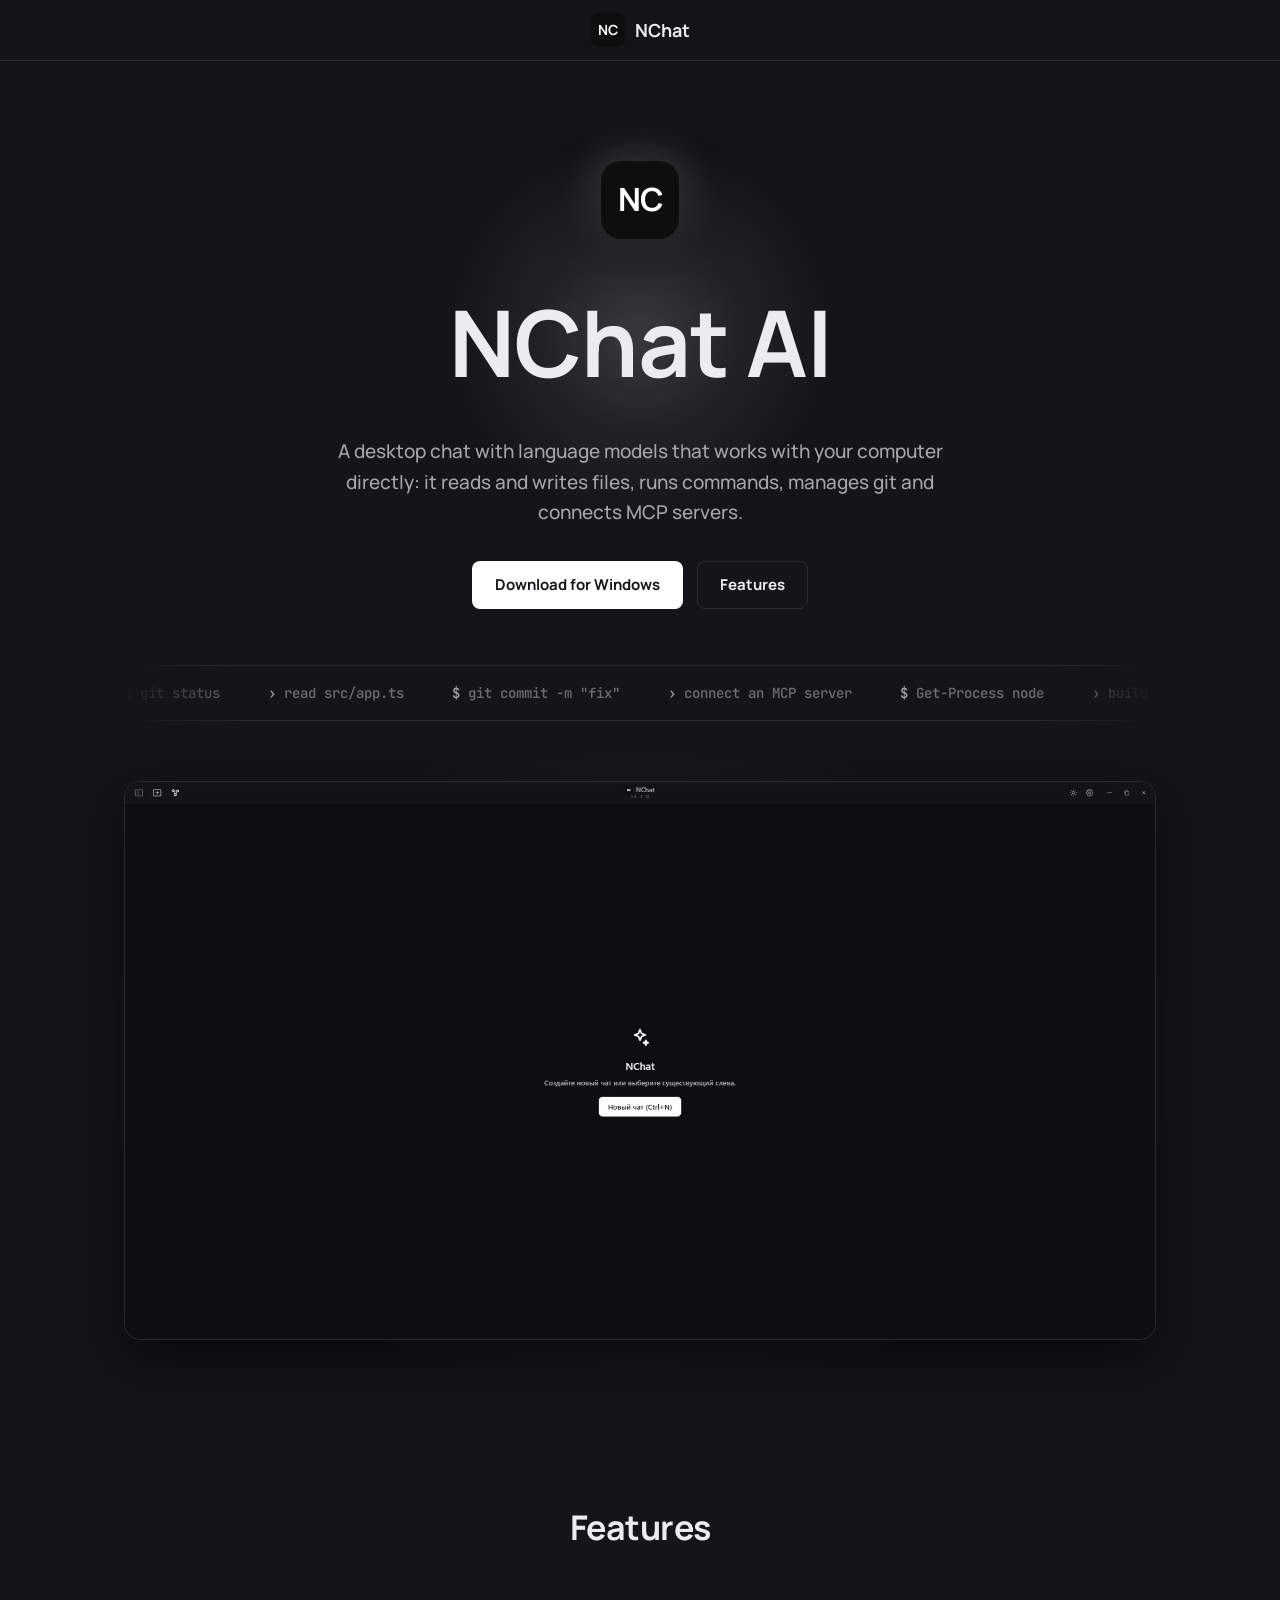
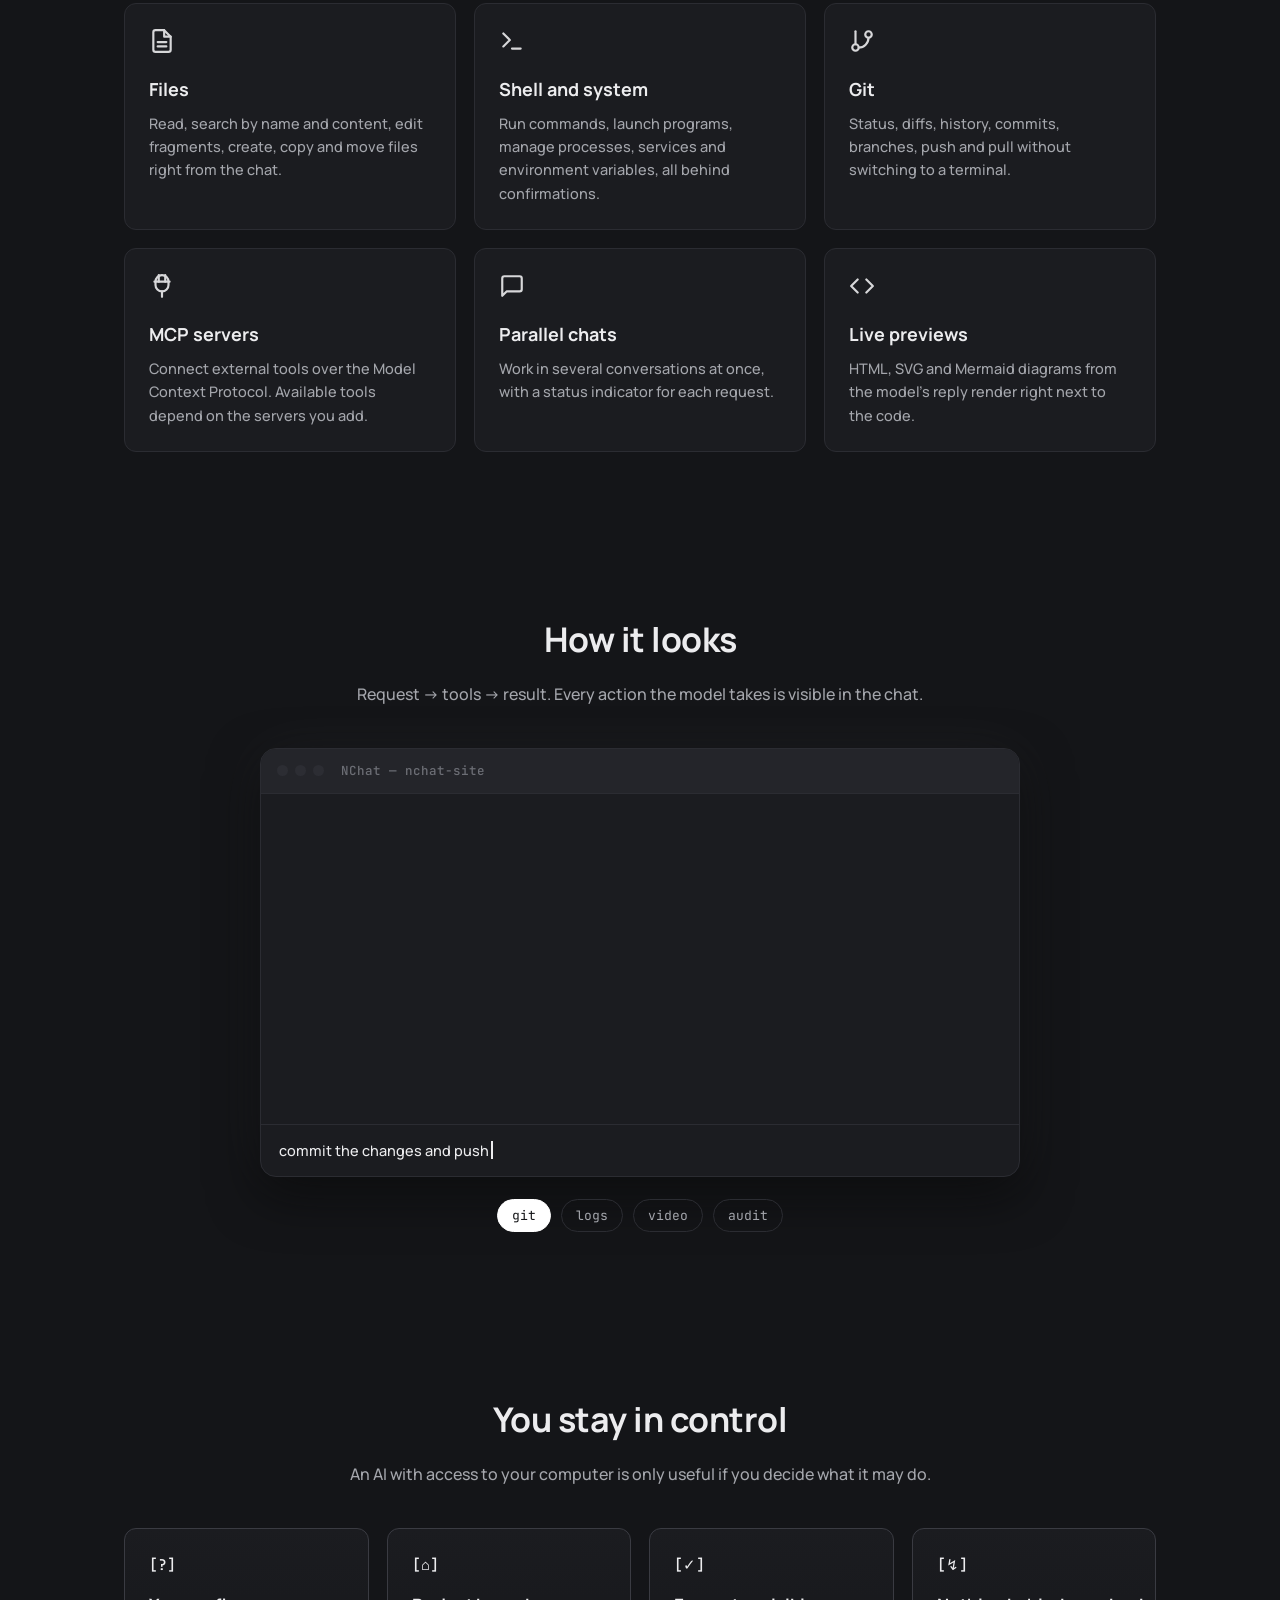
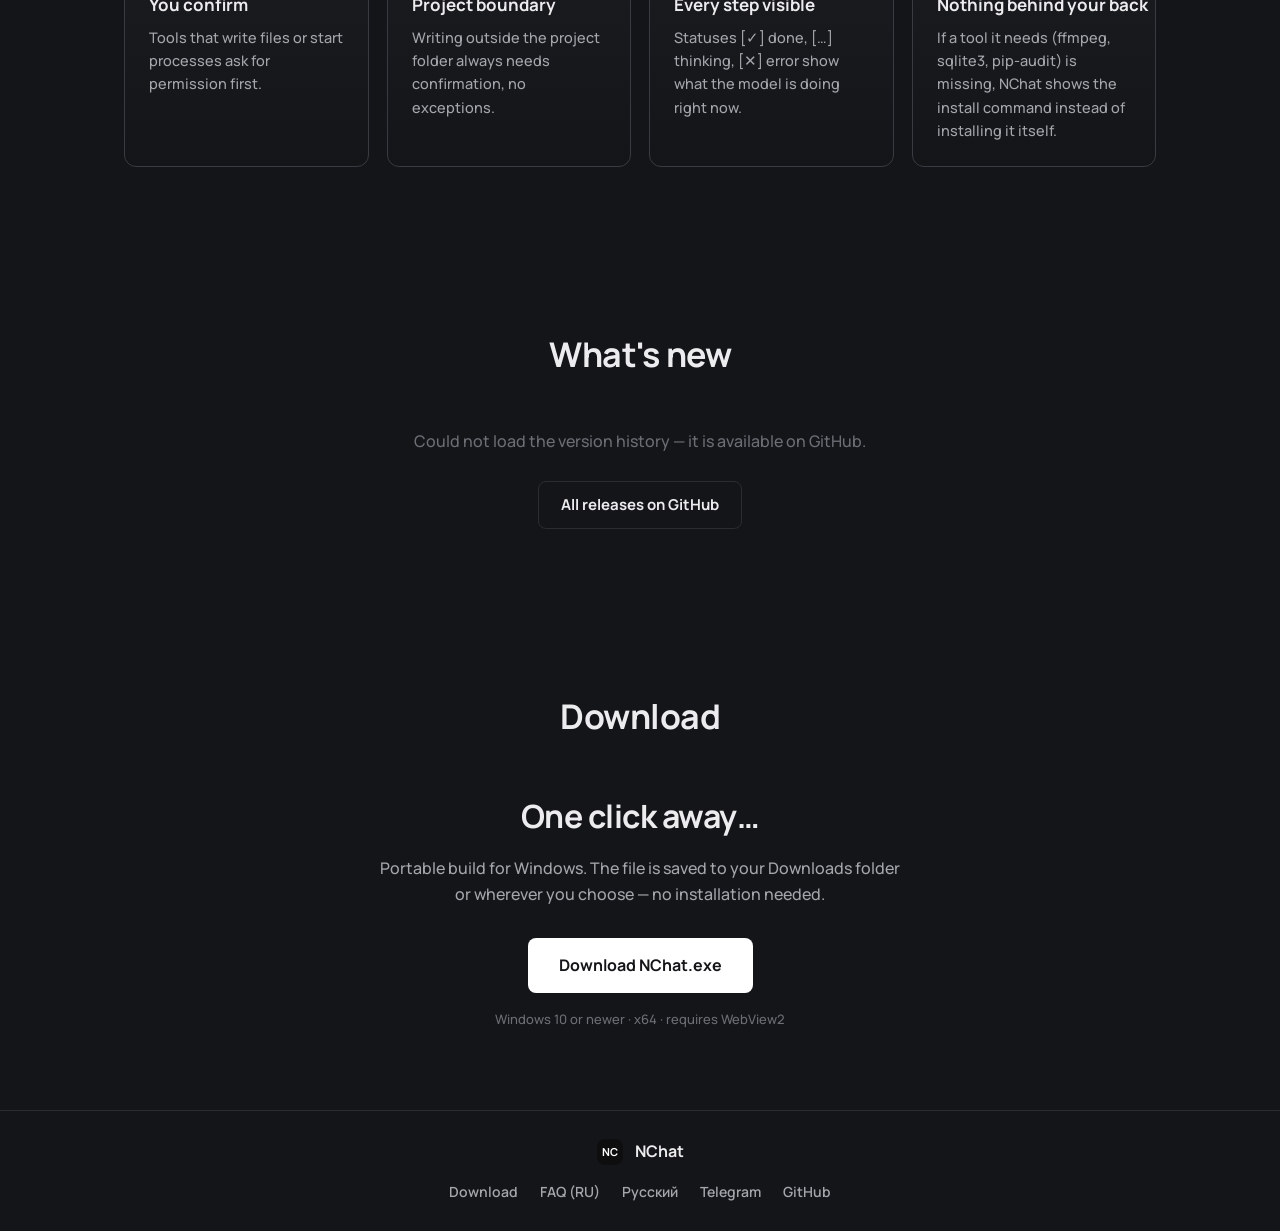
==== en/index.html @ 1eaed182 "EN: полная копия русской страницы (демо, счётчик, «Что нового»), script.js с переводом" ====
<!DOCTYPE html>
<html lang="en">
<head>
  <meta charset="UTF-8" />
  <meta name="viewport" content="width=device-width, initial-scale=1.0" />
  <title>NChat AI — free AI chat for Windows with file, shell, git and MCP access</title>
  <meta name="description" content="NChat AI is a free portable desktop AI chat for Windows. It reads and edits files, runs shell commands, manages git and connects MCP servers, with parallel chats in one window." />
  <link rel="canonical" href="https://uzuqween.github.io/nchat-site/en/" />
  <link rel="alternate" hreflang="ru" href="https://uzuqween.github.io/nchat-site/" />
  <link rel="alternate" hreflang="en" href="https://uzuqween.github.io/nchat-site/en/" />
  <link rel="alternate" hreflang="x-default" href="https://uzuqween.github.io/nchat-site/" />
  <meta name="robots" content="index, follow" />
  <meta property="og:type" content="website" />
  <meta property="og:site_name" content="NChat" />
  <meta name="application-name" content="NChat" />
  <meta property="og:title" content="NChat AI — free AI chat for Windows with file, shell, git and MCP access" />
  <meta property="og:description" content="Free portable Windows app: files, shell, git, MCP servers and parallel chats with language models in one window." />
  <meta property="og:url" content="https://uzuqween.github.io/nchat-site/en/" />
  <meta property="og:image" content="https://uzuqween.github.io/nchat-site/assets/main.jpg?v=110" />
  <meta property="og:locale" content="en_US" />
  <meta name="twitter:card" content="summary_large_image" />
  <script type="application/ld+json">
  {"@context":"https://schema.org","@type":"SoftwareApplication","name":"NChat","alternateName":["NChat AI","NeuralChat"],"downloadUrl":"https://github.com/uzuqween/nchat-site/releases/latest/download/NChat.exe","sameAs":["https://github.com/uzuqween/nchat-site","https://t.me/NChat_AI"],"operatingSystem":"Windows","applicationCategory":"DeveloperApplication","inLanguage":["ru","en"],"isAccessibleForFree":true,"description":"Desktop AI chat for Windows: files, shell, git, MCP servers and parallel chats in one window.","url":"https://uzuqween.github.io/nchat-site/en/","image":"https://uzuqween.github.io/nchat-site/assets/main.jpg?v=110","offers":{"@type":"Offer","price":"0","priceCurrency":"USD"}}
  </script>
  <link rel="icon" href="../assets/icon.svg" type="image/svg+xml" />
  <link rel="preconnect" href="https://fonts.googleapis.com" />
  <link rel="preconnect" href="https://fonts.gstatic.com" crossorigin />
  <link rel="stylesheet" href="https://fonts.googleapis.com/css2?family=Manrope:wght@400;500;600;700;800&family=JetBrains+Mono:wght@400;500&display=swap" />
  <link rel="stylesheet" href="../styles.css?v=8" />
</head>
<body>
  <header class="site-header">
    <div class="container header-inner">
      <a class="brand" href="#top">
        <span class="brand-logo" aria-hidden="true">NC</span>
        <span class="brand-name">NChat</span>
      </a>
    </div>
  </header>

  <main id="top">
    <!-- Hero -->
    <section class="hero">
      <div class="container hero-inner">
        <div class="hero-logo" aria-hidden="true">NC</div>
        <h1 class="hero-title">NChat AI</h1>
        <p class="hero-lead">
          A desktop chat with language models that works with your
          computer directly: it reads and writes files, runs commands,
          manages git and connects MCP servers.
        </p>
        <div class="hero-actions">
          <a class="btn btn-primary" href="#download">Download for Windows</a>
          <a class="btn btn-ghost" href="#features">Features</a>
        </div>

        <!-- Marquee: commands and requests NChat actually runs.
             Content duplicated for a seamless marquee loop. -->
        <div class="hero-marquee" aria-hidden="true">
          <div class="marquee">
            <div class="marquee-track">
              <span class="marquee-item"><b>$</b> git status</span>
              <span class="marquee-item"><b>›</b> read src/app.ts</span>
              <span class="marquee-item"><b>$</b> git commit -m "fix"</span>
              <span class="marquee-item"><b>›</b> connect an MCP server</span>
              <span class="marquee-item"><b>$</b> Get-Process node</span>
              <span class="marquee-item"><b>›</b> build an HTML preview</span>
              <span class="marquee-item"><b>$</b> git push origin master</span>
              <span class="marquee-item"><b>›</b> find TODOs in the project</span>
              <span class="marquee-item"><b>$</b> git status</span>
              <span class="marquee-item"><b>›</b> read src/app.ts</span>
              <span class="marquee-item"><b>$</b> git commit -m "fix"</span>
              <span class="marquee-item"><b>›</b> connect an MCP server</span>
              <span class="marquee-item"><b>$</b> Get-Process node</span>
              <span class="marquee-item"><b>›</b> build an HTML preview</span>
              <span class="marquee-item"><b>$</b> git push origin master</span>
              <span class="marquee-item"><b>›</b> find TODOs in the project</span>
            </div>
          </div>
        </div>

        <div class="hero-preview" id="hero-preview">
          <img src="../assets/main.jpg?v=110" alt="NChat AI main window" loading="lazy" />
        </div>
      </div>
    </section>

    <!-- Features -->
    <section id="features" class="section">
      <div class="container">
        <h2 class="section-title">Features</h2>
        <div class="feature-grid">
          <article class="feature">
            <svg class="feature-icon" viewBox="0 0 24 24" fill="none" stroke="currentColor" stroke-width="2" stroke-linecap="round" stroke-linejoin="round" aria-hidden="true">
              <path d="M14 2H6a2 2 0 0 0-2 2v16a2 2 0 0 0 2 2h12a2 2 0 0 0 2-2V8z"/><polyline points="14 2 14 8 20 8"/><line x1="16" y1="13" x2="8" y2="13"/><line x1="16" y1="17" x2="8" y2="17"/>
            </svg>
            <h3>Files</h3>
            <p>Read, search by name and content, edit fragments, create, copy and move files right from the chat.</p>
          </article>
          <article class="feature">
            <svg class="feature-icon" viewBox="0 0 24 24" fill="none" stroke="currentColor" stroke-width="2" stroke-linecap="round" stroke-linejoin="round" aria-hidden="true">
              <polyline points="4 17 10 11 4 5"/><line x1="12" y1="19" x2="20" y2="19"/>
            </svg>
            <h3>Shell and system</h3>
            <p>Run commands, launch programs, manage processes, services and environment variables, all behind confirmations.</p>
          </article>
          <article class="feature">
            <svg class="feature-icon" viewBox="0 0 24 24" fill="none" stroke="currentColor" stroke-width="2" stroke-linecap="round" stroke-linejoin="round" aria-hidden="true">
              <line x1="6" y1="3" x2="6" y2="15"/><circle cx="18" cy="6" r="3"/><circle cx="6" cy="18" r="3"/><path d="M18 9a9 9 0 0 1-9 9"/>
            </svg>
            <h3>Git</h3>
            <p>Status, diffs, history, commits, branches, push and pull without switching to a terminal.</p>
          </article>
          <article class="feature">
            <svg class="feature-icon" viewBox="0 0 24 24" fill="none" stroke="currentColor" stroke-width="2" stroke-linecap="round" stroke-linejoin="round" aria-hidden="true">
              <path d="M9 2v6"/><path d="M15 2v6"/><path d="M12 17v5"/><path d="M5 8h14"/><path d="M6 11V8a6 6 0 0 1 12 0v3a6 6 0 0 1-12 0z"/>
            </svg>
            <h3>MCP servers</h3>
            <p>Connect external tools over the Model Context Protocol. Available tools depend on the servers you add.</p>
          </article>
          <article class="feature">
            <svg class="feature-icon" viewBox="0 0 24 24" fill="none" stroke="currentColor" stroke-width="2" stroke-linecap="round" stroke-linejoin="round" aria-hidden="true">
              <path d="M21 15a2 2 0 0 1-2 2H7l-4 4V5a2 2 0 0 1 2-2h14a2 2 0 0 1 2 2z"/>
            </svg>
            <h3>Parallel chats</h3>
            <p>Work in several conversations at once, with a status indicator for each request.</p>
          </article>
          <article class="feature">
            <svg class="feature-icon" viewBox="0 0 24 24" fill="none" stroke="currentColor" stroke-width="2" stroke-linecap="round" stroke-linejoin="round" aria-hidden="true">
              <polyline points="16 18 22 12 16 6"/><polyline points="8 6 2 12 8 18"/>
            </svg>
            <h3>Live previews</h3>
            <p>HTML, SVG and Mermaid diagrams from the model's reply render right next to the code.</p>
          </article>
        </div>
      </div>
    </section>


    <!-- Demo: animated chat window, scenarios loop (script.js) -->
    <section id="demo" class="section">
      <div class="container">
        <h2 class="section-title">How it looks</h2>
        <p class="section-lead">Request → tools → result. Every action the model takes is visible in the chat.</p>
        <div class="demo-window" aria-label="Animated example of NChat at work">
          <div class="demo-titlebar">
            <span class="demo-dot"></span><span class="demo-dot"></span><span class="demo-dot"></span>
            <span class="demo-title" id="demo-title">NChat — project</span>
          </div>
          <div class="demo-body" id="demo-body" aria-live="polite"></div>
          <div class="demo-input">
            <span class="demo-input-text" id="demo-input"></span><span class="demo-caret" aria-hidden="true"></span>
          </div>
        </div>
        <div class="demo-tabs" id="demo-tabs" role="tablist"></div>
      </div>
    </section>

    <!-- Security -->
    <section id="security" class="section">
      <div class="container">
        <h2 class="section-title">You stay in control</h2>
        <p class="section-lead">An AI with access to your computer is only useful if you decide what it may do.</p>
        <div class="security-grid">
          <article class="security-card">
            <span class="security-badge">[?]</span>
            <h3>You confirm</h3>
            <p>Tools that write files or start processes ask for permission first.</p>
          </article>
          <article class="security-card">
            <span class="security-badge">[⌂]</span>
            <h3>Project boundary</h3>
            <p>Writing outside the project folder always needs confirmation, no exceptions.</p>
          </article>
          <article class="security-card">
            <span class="security-badge">[✓]</span>
            <h3>Every step visible</h3>
            <p>Statuses [✓] done, […] thinking, [✕] error show what the model is doing right now.</p>
          </article>
          <article class="security-card">
            <span class="security-badge">[↯]</span>
            <h3>Nothing behind your back</h3>
            <p>If a tool it needs (ffmpeg, sqlite3, pip-audit) is missing, NChat shows the install command instead of installing it itself.</p>
          </article>
        </div>
      </div>
    </section>

    <!-- What's new: loaded from GitHub Releases (script.js) -->
    <section id="changelog" class="section">
      <div class="container changelog-inner">
        <h2 class="section-title">What's new</h2>
        <div class="changelog" id="changelog-list">
          <p class="changelog-fallback">Loading version history…</p>
        </div>
        <a class="btn btn-ghost changelog-all" href="https://github.com/uzuqween/nchat-site/releases" target="_blank" rel="noopener">All releases on GitHub</a>
      </div>
    </section>

    <!-- Download -->
    <section id="download" class="section">
      <div class="container download-inner">
        <h2 class="section-title">Download</h2>
        <p class="download-tagline">One click away…</p>
        <p class="download-text">
          Portable build for Windows. The file is saved to your Downloads folder
          or wherever you choose — no installation needed.
        </p>
        <a class="btn btn-primary btn-lg" id="download-btn" href="https://github.com/uzuqween/nchat-site/releases/latest/download/NChat.exe">
          Download NChat.exe
        </a>
        <p class="download-stats" id="download-stats" hidden></p>
        <p class="download-note">Windows 10 or newer · x64 · requires WebView2</p>
      </div>
    </section>
  </main>

  <footer class="site-footer">
    <div class="container footer-inner">
      <span class="brand-logo brand-logo-sm" aria-hidden="true">NC</span>
      <span class="footer-text">NChat</span>
      <nav class="footer-nav" aria-label="Links">
        <a class="footer-link" href="#download">Download</a>
        <a class="footer-link" href="../faq.html">FAQ (RU)</a>
        <a class="footer-link" href="../" hreflang="ru" lang="ru">Русский</a>
        <a class="footer-link" href="https://t.me/NChat_AI" target="_blank" rel="noopener">Telegram</a>
        <a class="footer-link" href="https://github.com/uzuqween/nchat-site/releases" target="_blank" rel="noopener">GitHub</a>
      </nav>
    </div>
  </footer>

  <script src="../script.js?v=3"></script>
</body>
</html>
---- styles.css ----
/* ─────────── Токены (совпадают с приложением NChat) ─────────── */

:root {
  --font: 'Manrope', -apple-system, BlinkMacSystemFont, 'Segoe UI', Roboto, sans-serif;
  --font-mono: 'JetBrains Mono', 'Cascadia Code', Consolas, monospace;

  --radius-sm: 8px;
  --radius: 12px;
  --radius-lg: 16px;

  --transition: 140ms cubic-bezier(0.22, 1, 0.36, 1);
  --transition-slow: 300ms cubic-bezier(0.22, 1, 0.36, 1);
  --ease-out: cubic-bezier(0.16, 1, 0.3, 1);
  --ease-spring: cubic-bezier(0.34, 1.4, 0.64, 1);

  --accent: #ffffff;
  --accent-rgb: 255, 255, 255;

  /* Серо-графитовая тёмная тема */
  --bg-primary: #141518;
  --bg-secondary: #1b1c20;
  --bg-tertiary: #24252a;
  --bg-hover: #2c2d33;
  --border: #2b2c32;
  --text-primary: #ececee;
  --text-secondary: #a4a6ac;
  --text-muted: #6c6e75;
  --shadow: 0 4px 16px rgba(0, 0, 0, 0.4);
  --shadow-lg: 0 18px 50px rgba(0, 0, 0, 0.55);

  --maxw: 1080px;
}

/* ─────────── Сброс ─────────── */

* { margin: 0; padding: 0; box-sizing: border-box; }

html { scroll-behavior: smooth; }

body {
  font-family: var(--font);
  font-size: 16px;
  font-weight: 500;
  line-height: 1.6;
  color: var(--text-primary);
  background: var(--bg-primary);
  -webkit-font-smoothing: antialiased;
  text-rendering: optimizeLegibility;
}

a { color: inherit; text-decoration: none; }

.container {
  width: 100%;
  max-width: var(--maxw);
  margin: 0 auto;
  padding: 0 24px;
}

/* ─────────── Логотип-куб NC ─────────── */

.brand-logo {
  display: inline-flex;
  align-items: center;
  justify-content: center;
  width: 34px;
  height: 34px;
  border-radius: var(--radius-sm);
  background: #0e0e0e;
  color: #fff;
  font-weight: 700;
  font-size: 14px;
  letter-spacing: -0.5px;
  flex: 0 0 auto;
}

.brand-logo-sm { width: 26px; height: 26px; font-size: 11px; }

/* ─────────── Шапка ─────────── */

.site-header {
  position: sticky;
  top: 0;
  z-index: 20;
  background: rgba(20, 21, 24, 0.8);
  backdrop-filter: blur(10px);
  border-bottom: 1px solid var(--border);
}

.header-inner {
  display: flex;
  align-items: center;
  justify-content: center;
  height: 60px;
}

.brand {
  display: inline-flex;
  align-items: center;
  gap: 10px;
  font-weight: 700;
  font-size: 18px;
}

.nav {
  display: flex;
  align-items: center;
  gap: 24px;
  font-size: 14px;
  font-weight: 600;
}

.nav a {
  color: var(--text-secondary);
  transition: color var(--transition);
}

.nav a:hover { color: var(--text-primary); }

.nav-github {
  display: inline-flex;
  align-items: center;
  gap: 7px;
  padding: 6px 14px;
  border: 1px solid var(--border);
  border-radius: var(--radius-sm);
  transition: border-color var(--transition), color var(--transition), background var(--transition);
}

.nav-github:hover { border-color: var(--text-muted); background: var(--bg-hover); }

/* Кнопка-бургер: скрыта на десктопе, появляется на мобильных */
.nav-toggle {
  display: none;
  flex-direction: column;
  justify-content: center;
  gap: 5px;
  width: 40px;
  height: 40px;
  padding: 8px;
  background: transparent;
  border: 1px solid var(--border);
  border-radius: var(--radius-sm);
  cursor: pointer;
}

.nav-toggle span {
  display: block;
  height: 2px;
  width: 100%;
  background: var(--text-primary);
  border-radius: 2px;
  transition: transform var(--transition), opacity var(--transition);
}

/* Превращение бургера в крестик при открытом меню */
.nav-toggle[aria-expanded="true"] span:nth-child(1) { transform: translateY(7px) rotate(45deg); }
.nav-toggle[aria-expanded="true"] span:nth-child(2) { opacity: 0; }
.nav-toggle[aria-expanded="true"] span:nth-child(3) { transform: translateY(-7px) rotate(-45deg); }

/* ─────────── Первый экран ─────────── */

.hero {
  position: relative;
  padding: 100px 0 80px;
  overflow: hidden;
}

/* Bloom: мягкое свечение за логотипом-кубом. Радиальный градиент без резких
   границ читается как рассеянный свет. */
/* Bloom за логотипом. Позиция смещается за курсором через --bloom-x/--bloom-y
   (обновляет script.js, свойство translate не конфликтует с transform-центровкой). */
.hero::before {
  content: '';
  position: absolute;
  top: 60px;
  left: 50%;
  width: 420px;
  height: 420px;
  transform: translateX(-50%);
  background: radial-gradient(circle, rgba(var(--accent-rgb), 0.16) 0%, rgba(var(--accent-rgb), 0.06) 34%, transparent 66%);
  pointer-events: none;
  filter: blur(10px);
  animation: bloomPulse 6s ease-in-out infinite;
  z-index: 0;
  translate: var(--bloom-x, 0px) var(--bloom-y, 0px);
}

@keyframes bloomPulse {
  0%, 100% { opacity: 0.75; transform: translateX(-50%) scale(1); }
  50% { opacity: 1; transform: translateX(-50%) scale(1.06); }
}

.hero-inner {
  position: relative;
  z-index: 1;
  display: flex;
  flex-direction: column;
  align-items: center;
  text-align: center;
}

.hero-logo {
  display: inline-flex;
  align-items: center;
  justify-content: center;
  width: 78px;
  height: 78px;
  border-radius: 20px;
  background: #0e0e0e;
  color: #fff;
  font-weight: 700;
  font-size: 32px;
  letter-spacing: -1px;
  margin-bottom: 30px;
  box-shadow: var(--shadow-lg), 0 0 44px rgba(var(--accent-rgb), 0.22);
  animation: riseIn 600ms var(--ease-out) both;
}

.hero-title {
  font-size: clamp(48px, 9vw, 92px);
  font-weight: 700;
  letter-spacing: -1px;
  animation: riseIn 600ms var(--ease-out) both;
}

.hero-lead {
  max-width: 620px;
  margin-top: 20px;
  font-size: clamp(16px, 2.2vw, 19px);
  color: var(--text-secondary);
  animation: riseIn 600ms var(--ease-out) 80ms both;
}

.hero-actions {
  display: flex;
  gap: 14px;
  margin-top: 34px;
  flex-wrap: wrap;
  justify-content: center;
  animation: riseIn 600ms var(--ease-out) 160ms both;
}

.hero-preview {
  position: relative;
  width: 100%;
  margin-top: 60px;
  perspective: 1200px;
  animation: riseIn 700ms var(--ease-out) 240ms both;
}

/* Bloom за главным скриншотом: свечение шире самой картинки, поэтому
   изображение как будто светится изнутри и отделяется от фона. */
.hero-preview::before {
  content: '';
  position: absolute;
  inset: -8% -4%;
  background: radial-gradient(ellipse at center, rgba(var(--accent-rgb), 0.16) 0%, rgba(var(--accent-rgb), 0.05) 42%, transparent 72%);
  filter: blur(28px);
  z-index: 0;
  pointer-events: none;
}

.hero-preview img {
  position: relative;
  z-index: 1;
  display: block;
  width: 100%;
  height: auto;
  border: 1px solid var(--border);
  border-radius: var(--radius-lg);
  box-shadow: var(--shadow-lg);
  transform: rotateX(var(--tilt-x, 0deg)) rotateY(var(--tilt-y, 0deg));
  will-change: transform;
}

/* Плавный возврат наклона при уходе курсора (класс вешает script.js) */
.hero-preview.tilt-settle img {
  transition: transform 500ms var(--ease-out);
}

/* ─────────── Бегущая строка команд ─────────── */

.hero-marquee {
  margin-top: 56px;
  width: 100%;
}

.marquee {
  overflow: hidden;
  border-top: 1px solid var(--border);
  border-bottom: 1px solid var(--border);
  padding: 14px 0;
  white-space: nowrap;
  -webkit-mask-image: linear-gradient(90deg, transparent, #000 12%, #000 88%, transparent);
  mask-image: linear-gradient(90deg, transparent, #000 12%, #000 88%, transparent);
}

.marquee-track {
  display: inline-flex;
  animation: marqueeScroll 36s linear infinite;
}

/* Контент дублируется в HTML дважды — бесшовная петля на -50% */
@keyframes marqueeScroll {
  from { transform: translateX(0); }
  to { transform: translateX(-50%); }
}

.marquee-item {
  font-family: var(--font-mono);
  font-size: 14px;
  color: var(--text-muted);
  margin-right: 48px;
  flex: 0 0 auto;
}

.marquee-item b { color: var(--text-secondary); font-weight: 500; }

/* ─────────── Кнопки ─────────── */

.btn {
  display: inline-flex;
  align-items: center;
  justify-content: center;
  padding: 11px 22px;
  border-radius: var(--radius-sm);
  border: 1px solid transparent;
  font-family: inherit;
  font-size: 15px;
  font-weight: 700;
  cursor: pointer;
  transition: transform var(--transition), background var(--transition), border-color var(--transition), color var(--transition), box-shadow var(--transition);
}

.btn-primary {
  background: var(--accent);
  color: #141518;
}

.btn-primary:hover { transform: translateY(-2px); box-shadow: var(--shadow), 0 0 30px rgba(var(--accent-rgb), 0.28); }
.btn-primary:active { transform: translateY(0) scale(0.97); }

.btn-ghost {
  background: transparent;
  border-color: var(--border);
  color: var(--text-primary);
}

.btn-ghost:hover { border-color: var(--text-muted); background: var(--bg-hover); transform: translateY(-2px); }
.btn-ghost:active { transform: translateY(0) scale(0.97); }

.btn-lg { padding: 14px 30px; font-size: 16px; }

/* ─────────── Секции ─────────── */

.section { padding: 80px 0; }

.section-title {
  font-size: clamp(26px, 4vw, 34px);
  font-weight: 700;
  letter-spacing: -0.5px;
  text-align: center;
  margin-bottom: 48px;
}

/* ─────────── Возможности ─────────── */

.feature-grid {
  display: grid;
  grid-template-columns: repeat(auto-fit, minmax(280px, 1fr));
  gap: 18px;
}

.feature {
  padding: 24px;
  border: 1px solid var(--border);
  border-radius: var(--radius);
  background: var(--bg-secondary);
  transition: border-color var(--transition-slow), transform var(--transition-slow), box-shadow var(--transition-slow);
}

.feature:hover {
  border-color: rgba(var(--accent-rgb), 0.35);
  transform: translateY(-3px);
  box-shadow: var(--shadow), 0 0 24px rgba(var(--accent-rgb), 0.07);
}

.feature-icon {
  width: 26px;
  height: 26px;
  color: var(--text-primary);
  opacity: 0.9;
  margin-bottom: 14px;
}

.feature h3 {
  font-size: 18px;
  font-weight: 700;
  margin-bottom: 8px;
}

.feature p {
  font-size: 14.5px;
  color: var(--text-secondary);
}

/* ─────────── Скачивание ─────────── */

.download-inner {
  display: flex;
  flex-direction: column;
  align-items: center;
  text-align: center;
}

.download-text {
  max-width: 520px;
  color: var(--text-secondary);
  margin-bottom: 30px;
}

/* Короткая фраза над текстом блока: крупная, приглушённая, задаёт настроение. */
.download-tagline {
  font-size: clamp(22px, 4vw, 32px);
  font-weight: 700;
  letter-spacing: -0.5px;
  margin-bottom: 14px;
  color: var(--text-primary);
}

/* Строка статистики из GitHub Releases API: версия · размер · скачивания */
.download-stats {
  margin-top: 16px;
  font-family: var(--font-mono);
  font-size: 13px;
  color: var(--text-secondary);
  padding: 6px 14px;
  border: 1px solid var(--border);
  border-radius: 999px;
  background: var(--bg-secondary);
}

.download-stats .accent { color: var(--text-primary); font-weight: 700; }

.download-note {
  margin-top: 16px;
  font-size: 13px;
  color: var(--text-muted);
}

/* ─────────── Подвал ─────────── */

.site-footer {
  border-top: 1px solid var(--border);
  padding: 28px 0;
}

.footer-inner {
  display: flex;
  align-items: center;
  gap: 12px;
}

.footer-text { font-weight: 700; }

.footer-author {
  margin-left: auto;
  font-size: 13px;
  color: var(--text-muted);
  font-family: var(--font-mono, monospace);
}

.footer-link {
  font-size: 14px;
  font-weight: 600;
  color: var(--text-secondary);
  transition: color var(--transition);
}

.footer-link:hover { color: var(--text-primary); }

/* ─────────── Анимации ─────────── */

@keyframes riseIn {
  from { opacity: 0; transform: translateY(16px); }
  to { opacity: 1; transform: none; }
}

/* Появление секций при прокрутке (класс вешает script.js) */
.reveal {
  opacity: 0;
  transform: translateY(24px);
  transition: opacity 600ms var(--ease-out), transform 600ms var(--ease-out);
}

.reveal.visible { opacity: 1; transform: none; }

@media (prefers-reduced-motion: reduce) {
  html { scroll-behavior: auto; }
  * { animation-duration: 0.01ms !important; transition-duration: 0.01ms !important; }
  .reveal { opacity: 1; transform: none; }
  .marquee-track { animation: none; }
}

/* ─────────── Адаптив ─────────── */

@media (max-width: 640px) {
  .hero { padding: 70px 0 60px; }
  .section { padding: 60px 0; }

  /* Навигация превращается в выпадающее меню за бургером.
     Раньше ссылки просто скрывались — с телефона нельзя было попасть
     в «Возможности» и «Скачать». */
  .nav-toggle { display: flex; }

  .nav {
    position: absolute;
    top: 60px;
    left: 0;
    right: 0;
    flex-direction: column;
    align-items: stretch;
    gap: 4px;
    padding: 12px 24px 16px;
    background: var(--bg-primary);
    border-bottom: 1px solid var(--border);
    font-size: 15px;
    opacity: 0;
    transform: translateY(-8px);
    pointer-events: none;
    transition: opacity var(--transition-slow), transform var(--transition-slow);
  }

  .nav.open {
    opacity: 1;
    transform: none;
    pointer-events: auto;
  }

  .nav a {
    display: block;
    padding: 10px 4px;
  }

  .nav .nav-github {
    justify-content: center;
    margin-top: 8px;
    padding: 10px 14px;
  }

  .footer-inner { flex-wrap: wrap; }
  .footer-author { margin-left: 0; width: 100%; order: 5; }
}

/* ─────────── Подзаголовок секции ─────────── */

.section-lead {
  max-width: 600px;
  margin: -32px auto 40px;
  text-align: center;
  color: var(--text-secondary);
}

/* ─────────── Демо-окно ─────────── */

.demo-window {
  max-width: 760px;
  margin: 0 auto;
  border: 1px solid var(--border);
  border-radius: var(--radius-lg);
  background: var(--bg-secondary);
  box-shadow: var(--shadow-lg), 0 0 60px rgba(var(--accent-rgb), 0.05);
  overflow: hidden;
}

.demo-titlebar {
  display: flex;
  align-items: center;
  gap: 7px;
  padding: 12px 16px;
  border-bottom: 1px solid var(--border);
  background: var(--bg-tertiary);
}

.demo-dot { width: 11px; height: 11px; border-radius: 50%; background: var(--bg-hover); }

.demo-title {
  margin-left: 10px;
  font-family: var(--font-mono);
  font-size: 12.5px;
  color: var(--text-muted);
}

.demo-body {
  height: 330px;
  padding: 20px;
  display: flex;
  flex-direction: column;
  gap: 12px;
  overflow: hidden;
  justify-content: flex-end;
}

.demo-msg {
  max-width: 85%;
  padding: 10px 14px;
  border-radius: var(--radius);
  font-size: 14.5px;
  line-height: 1.5;
  animation: riseIn 360ms var(--ease-out) both;
}

.demo-msg.user {
  align-self: flex-end;
  background: var(--accent);
  color: #141518;
  font-weight: 600;
}

.demo-msg.bot {
  align-self: flex-start;
  background: var(--bg-tertiary);
  border: 1px solid var(--border);
  color: var(--text-primary);
}

.demo-msg.bot code {
  font-family: var(--font-mono);
  font-size: 13px;
  padding: 1px 6px;
  border-radius: 5px;
  background: var(--bg-hover);
}

.demo-tool {
  align-self: flex-start;
  font-family: var(--font-mono);
  font-size: 13px;
  color: var(--text-secondary);
  animation: riseIn 300ms var(--ease-out) both;
}

.demo-tool .st { font-weight: 500; margin-right: 8px; }
.demo-tool .st.run { color: #e8a54b; }
.demo-tool .st.ok { color: #5cc98a; }
.demo-tool .st.ask { color: #6aa7ff; }

.demo-input {
  display: flex;
  align-items: center;
  min-height: 52px;
  padding: 0 18px;
  border-top: 1px solid var(--border);
  font-size: 14.5px;
  color: var(--text-primary);
}

.demo-input-text:empty::before { content: 'Напишите сообщение…'; color: var(--text-muted); }

.demo-caret {
  width: 2px;
  height: 18px;
  margin-left: 2px;
  background: var(--text-primary);
  animation: caretBlink 1s steps(1) infinite;
}

@keyframes caretBlink { 50% { opacity: 0; } }

.demo-tabs {
  display: flex;
  justify-content: center;
  flex-wrap: wrap;
  gap: 10px;
  margin-top: 22px;
}

.demo-tab {
  padding: 7px 14px;
  border: 1px solid var(--border);
  border-radius: 999px;
  background: transparent;
  color: var(--text-secondary);
  font-family: var(--font-mono);
  font-size: 13px;
  cursor: pointer;
  transition: color var(--transition), border-color var(--transition), background var(--transition);
}

.demo-tab:hover { color: var(--text-primary); border-color: var(--text-muted); }
.demo-tab[aria-selected="true"] { color: #141518; background: var(--accent); border-color: var(--accent); }

/* ─────────── Безопасность ─────────── */

.security-grid {
  display: grid;
  grid-template-columns: repeat(auto-fit, minmax(230px, 1fr));
  gap: 18px;
}

.security-card {
  display: flex;
  flex-direction: column;
  padding: 24px;
  border: 1px solid #3a3b42;
  border-radius: var(--radius);
  background: linear-gradient(180deg, var(--bg-secondary), var(--bg-primary));
  transition: border-color var(--transition-slow), transform var(--transition-slow);
}

.security-card:hover { border-color: rgba(var(--accent-rgb), 0.35); transform: translateY(-3px); }

.security-badge {
  display: inline-block;
  margin-bottom: 14px;
  font-family: var(--font-mono);
  font-size: 15px;
  color: var(--text-primary);
}

.security-card h3 { font-size: 17px; font-weight: 700; margin-bottom: 8px; white-space: nowrap; }
.security-card p { font-size: 14.5px; color: var(--text-secondary); }

/* ─────────── Что нового ─────────── */

.changelog-inner { display: flex; flex-direction: column; align-items: center; }

.changelog {
  width: 100%;
  max-width: 760px;
  display: flex;
  flex-direction: column;
  gap: 12px;
}

.changelog-fallback { text-align: center; color: var(--text-muted); }

.release {
  border: 1px solid var(--border);
  border-radius: var(--radius);
  background: var(--bg-secondary);
  overflow: hidden;
}

.release summary {
  display: flex;
  align-items: center;
  gap: 12px;
  padding: 16px 20px;
  cursor: pointer;
  list-style: none;
  font-weight: 700;
}

.release summary::-webkit-details-marker { display: none; }

.release summary::after {
  content: '+';
  margin-left: auto;
  font-family: var(--font-mono);
  color: var(--text-muted);
  transition: transform var(--transition);
}

.release[open] summary::after { transform: rotate(45deg); }

.release-tag {
  font-family: var(--font-mono);
  font-size: 13px;
  padding: 2px 10px;
  border: 1px solid var(--border);
  border-radius: 999px;
  color: var(--text-primary);
}

.release-latest {
  font-family: var(--font-mono);
  font-size: 11.5px;
  padding: 2px 8px;
  border-radius: 999px;
  background: var(--accent);
  color: #141518;
}

.release-date { font-size: 13px; font-weight: 500; color: var(--text-muted); }

.release-body {
  padding: 0 20px 18px;
  font-size: 14.5px;
  color: var(--text-secondary);
}

.release-body h4 {
  margin: 14px 0 6px;
  font-size: 14.5px;
  color: var(--text-primary);
}

.release-body ul { padding-left: 20px; }
.release-body li { margin: 3px 0; }
.release-body strong { color: var(--text-primary); }
.release-body code {
  font-family: var(--font-mono);
  font-size: 12.5px;
  padding: 1px 6px;
  border-radius: 5px;
  background: var(--bg-hover);
  color: var(--text-primary);
}

.changelog-all { margin-top: 26px; }

@media (max-width: 640px) {
  .demo-body { height: 360px; padding: 14px; }
  .demo-msg { max-width: 92%; font-size: 14px; }
  .release summary { flex-wrap: wrap; }
}


/* ─────────── FAQ ─────────── */

.faq-section { padding-top: 120px; }

.faq-inner { max-width: 820px; }

.faq-section .section-lead { margin-bottom: 40px; }

.faq-list {
  display: flex;
  flex-direction: column;
  gap: 12px;
}

.faq-item {
  border: 1px solid var(--border);
  border-radius: var(--radius);
  background: var(--bg-secondary);
  transition: border-color var(--transition-slow), box-shadow var(--transition-slow);
}

.faq-item:hover,
.faq-item[open] {
  border-color: rgba(var(--accent-rgb), 0.35);
  box-shadow: var(--shadow), 0 0 24px rgba(var(--accent-rgb), 0.07);
}

.faq-item summary {
  display: flex;
  align-items: center;
  gap: 14px;
  padding: 18px 22px;
  cursor: pointer;
  list-style: none;
}

.faq-item summary::-webkit-details-marker { display: none; }

.faq-item summary:focus-visible {
  outline: 2px solid rgba(var(--accent-rgb), 0.5);
  outline-offset: 2px;
  border-radius: var(--radius);
}

.faq-icon {
  flex-shrink: 0;
  width: 22px;
  height: 22px;
  color: var(--text-primary);
  opacity: 0.9;
}

.faq-item h3 {
  flex: 1;
  font-size: 17px;
  font-weight: 700;
}

.faq-chevron {
  flex-shrink: 0;
  width: 18px;
  height: 18px;
  color: var(--text-muted);
  transition: transform var(--transition-slow), color var(--transition);
}

.faq-item[open]:not(.is-closing) .faq-chevron {
  transform: rotate(180deg);
  color: var(--text-primary);
}

.faq-answer {
  overflow: hidden;
  transition: height 340ms cubic-bezier(0.22, 1, 0.36, 1), opacity 340ms cubic-bezier(0.22, 1, 0.36, 1);
}

.faq-item p {
  padding: 0 22px 20px 58px;
  font-size: 15px;
  color: var(--text-secondary);
}

.faq-item a,
.faq-cta a:not(.btn) {
  color: var(--text-primary);
  text-decoration: underline;
  text-underline-offset: 3px;
}

.faq-cta {
  margin-top: 40px;
  display: flex;
  flex-direction: column;
  align-items: center;
  gap: 16px;
  text-align: center;
  color: var(--text-secondary);
}

.nav a[aria-current="page"] { color: var(--text-primary); }

@media (max-width: 600px) {
  .faq-item summary { padding: 16px; gap: 12px; }
  .faq-item p { padding: 0 16px 18px 50px; }
}

/* ─────────── Подвал: ссылки ─────────── */

.footer-inner {
  flex-wrap: wrap;
  justify-content: center;
  text-align: center;
}

.footer-nav {
  flex-basis: 100%;
  display: flex;
  flex-wrap: wrap;
  justify-content: center;
  gap: 8px 22px;
  margin-top: 4px;
}
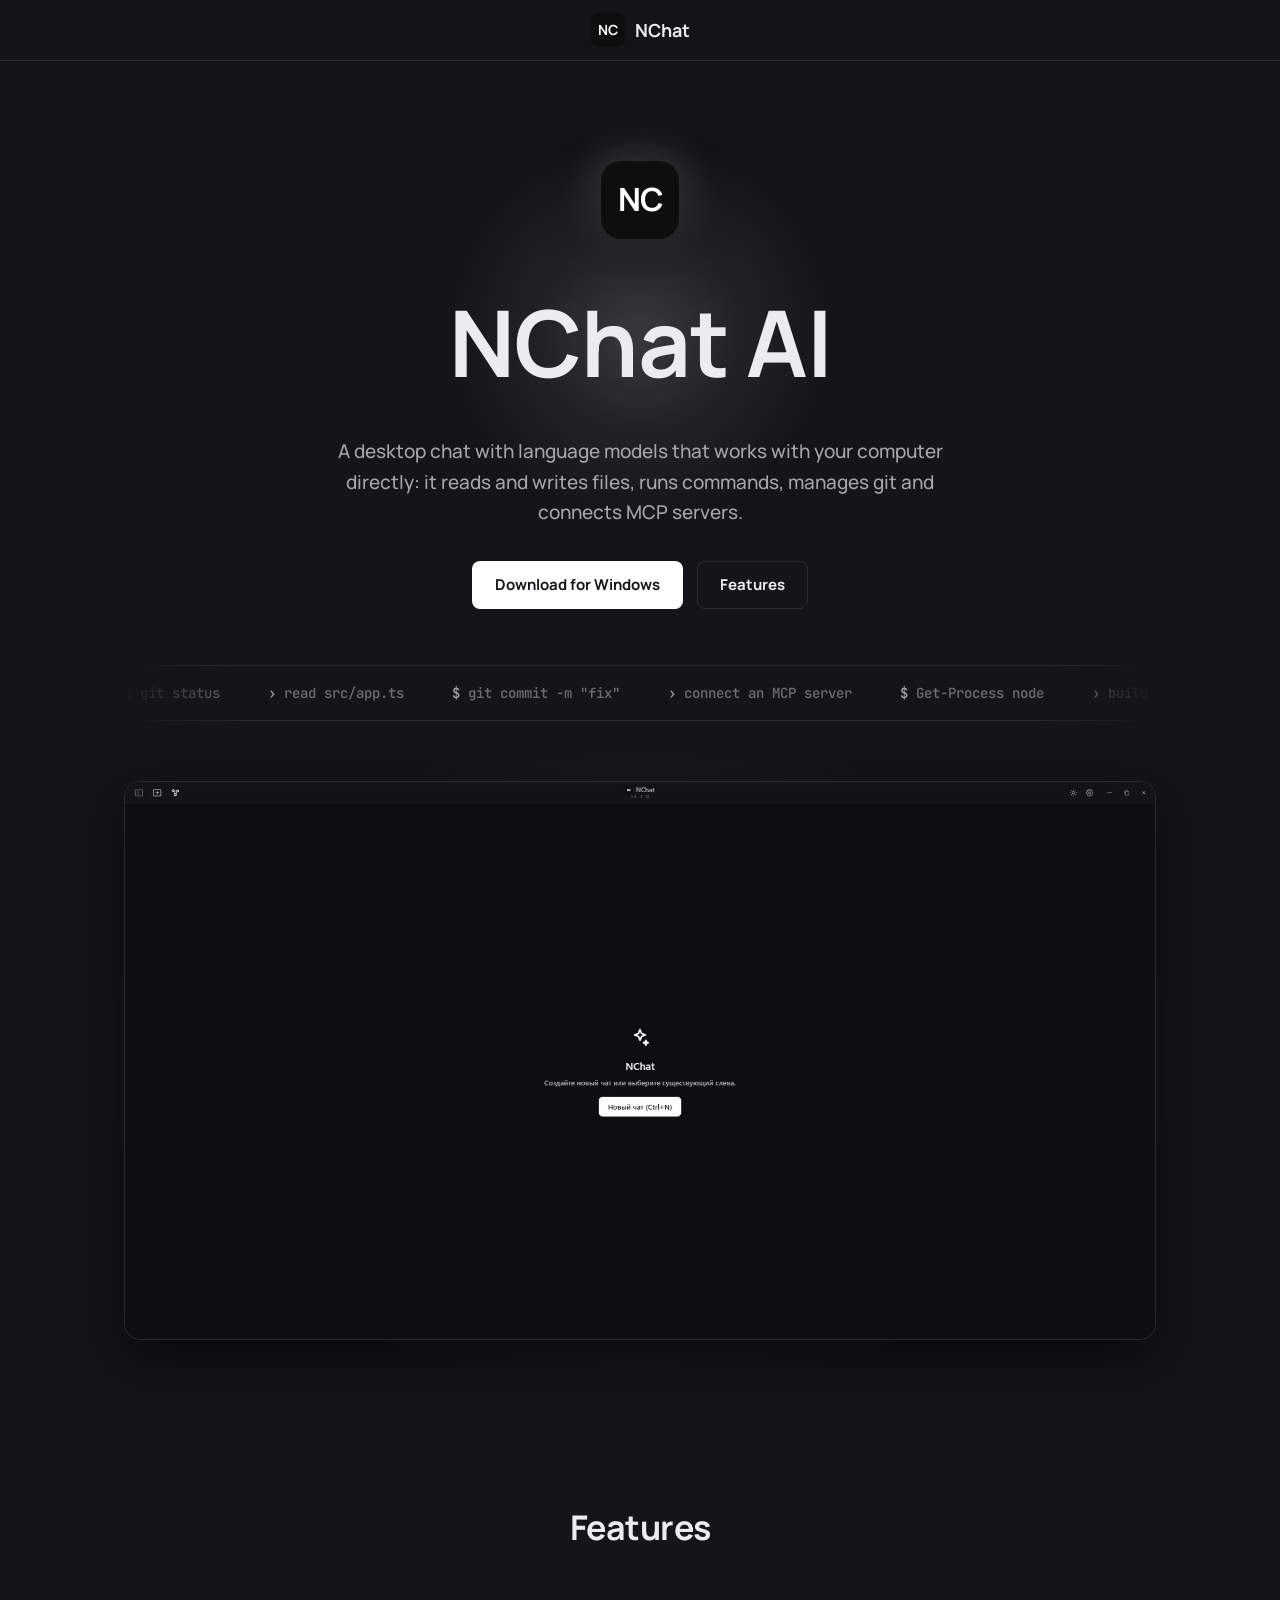
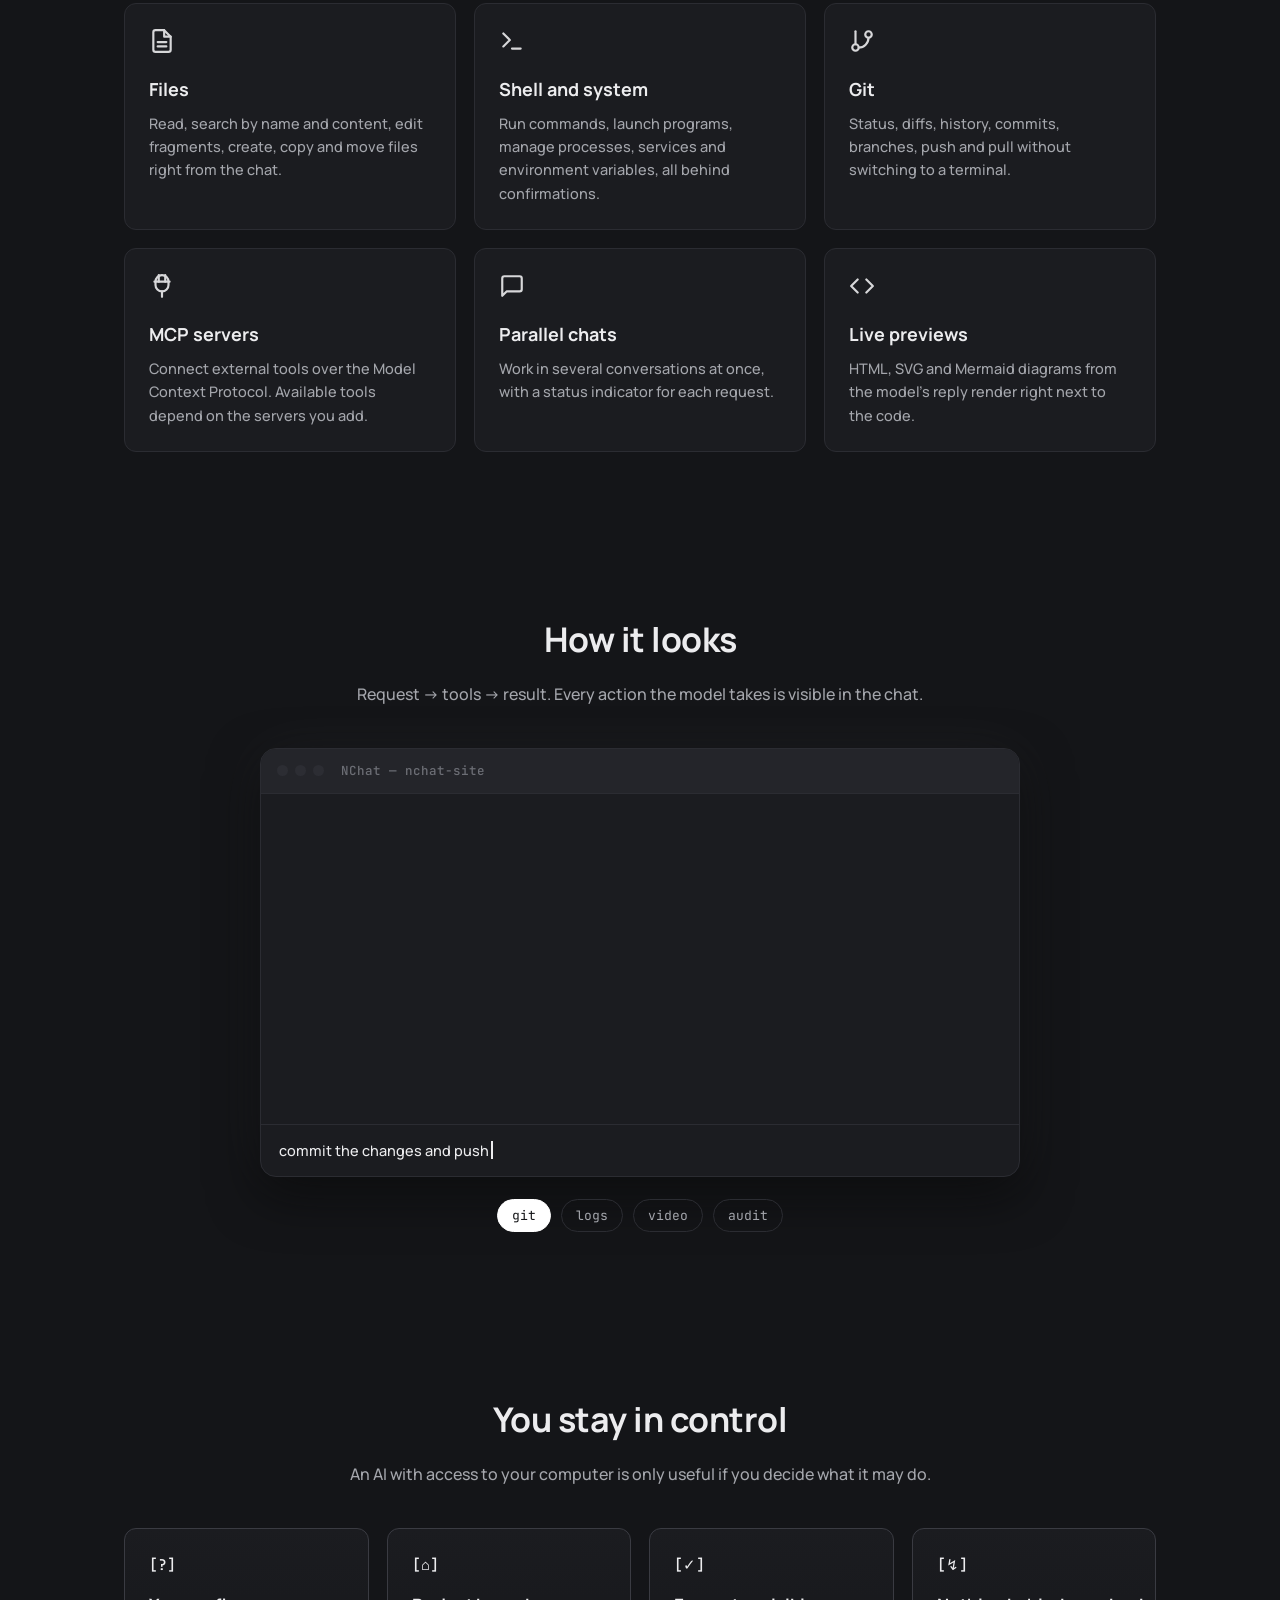
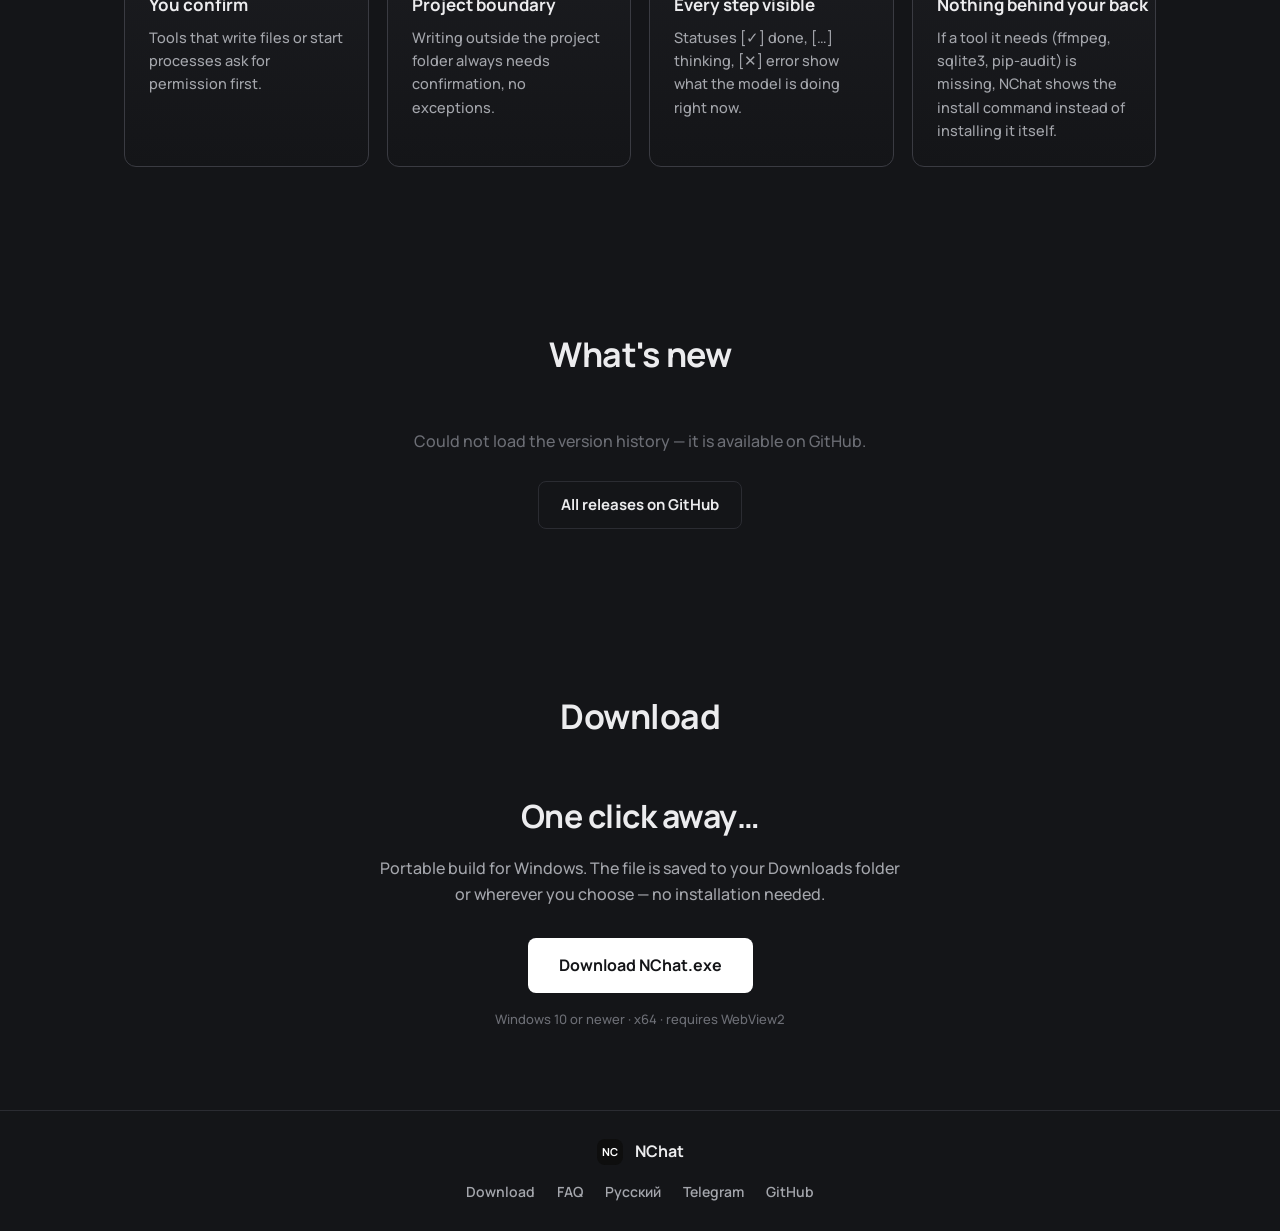
==== commit 92246696: "EN: перевод описаний релизов (en/releases.json) и FAQ (en/faq.html), hreflang, sitemap" ====
--- a/en/index.html
+++ b/en/index.html
@@ -221,7 +221,7 @@
       <span class="footer-text">NChat</span>
       <nav class="footer-nav" aria-label="Links">
         <a class="footer-link" href="#download">Download</a>
-        <a class="footer-link" href="../faq.html">FAQ (RU)</a>
+        <a class="footer-link" href="faq.html">FAQ</a>
         <a class="footer-link" href="../" hreflang="ru" lang="ru">Русский</a>
         <a class="footer-link" href="https://t.me/NChat_AI" target="_blank" rel="noopener">Telegram</a>
         <a class="footer-link" href="https://github.com/uzuqween/nchat-site/releases" target="_blank" rel="noopener">GitHub</a>
@@ -229,6 +229,6 @@
     </div>
   </footer>
 
-  <script src="../script.js?v=3"></script>
+  <script src="../script.js?v=4"></script>
 </body>
 </html>
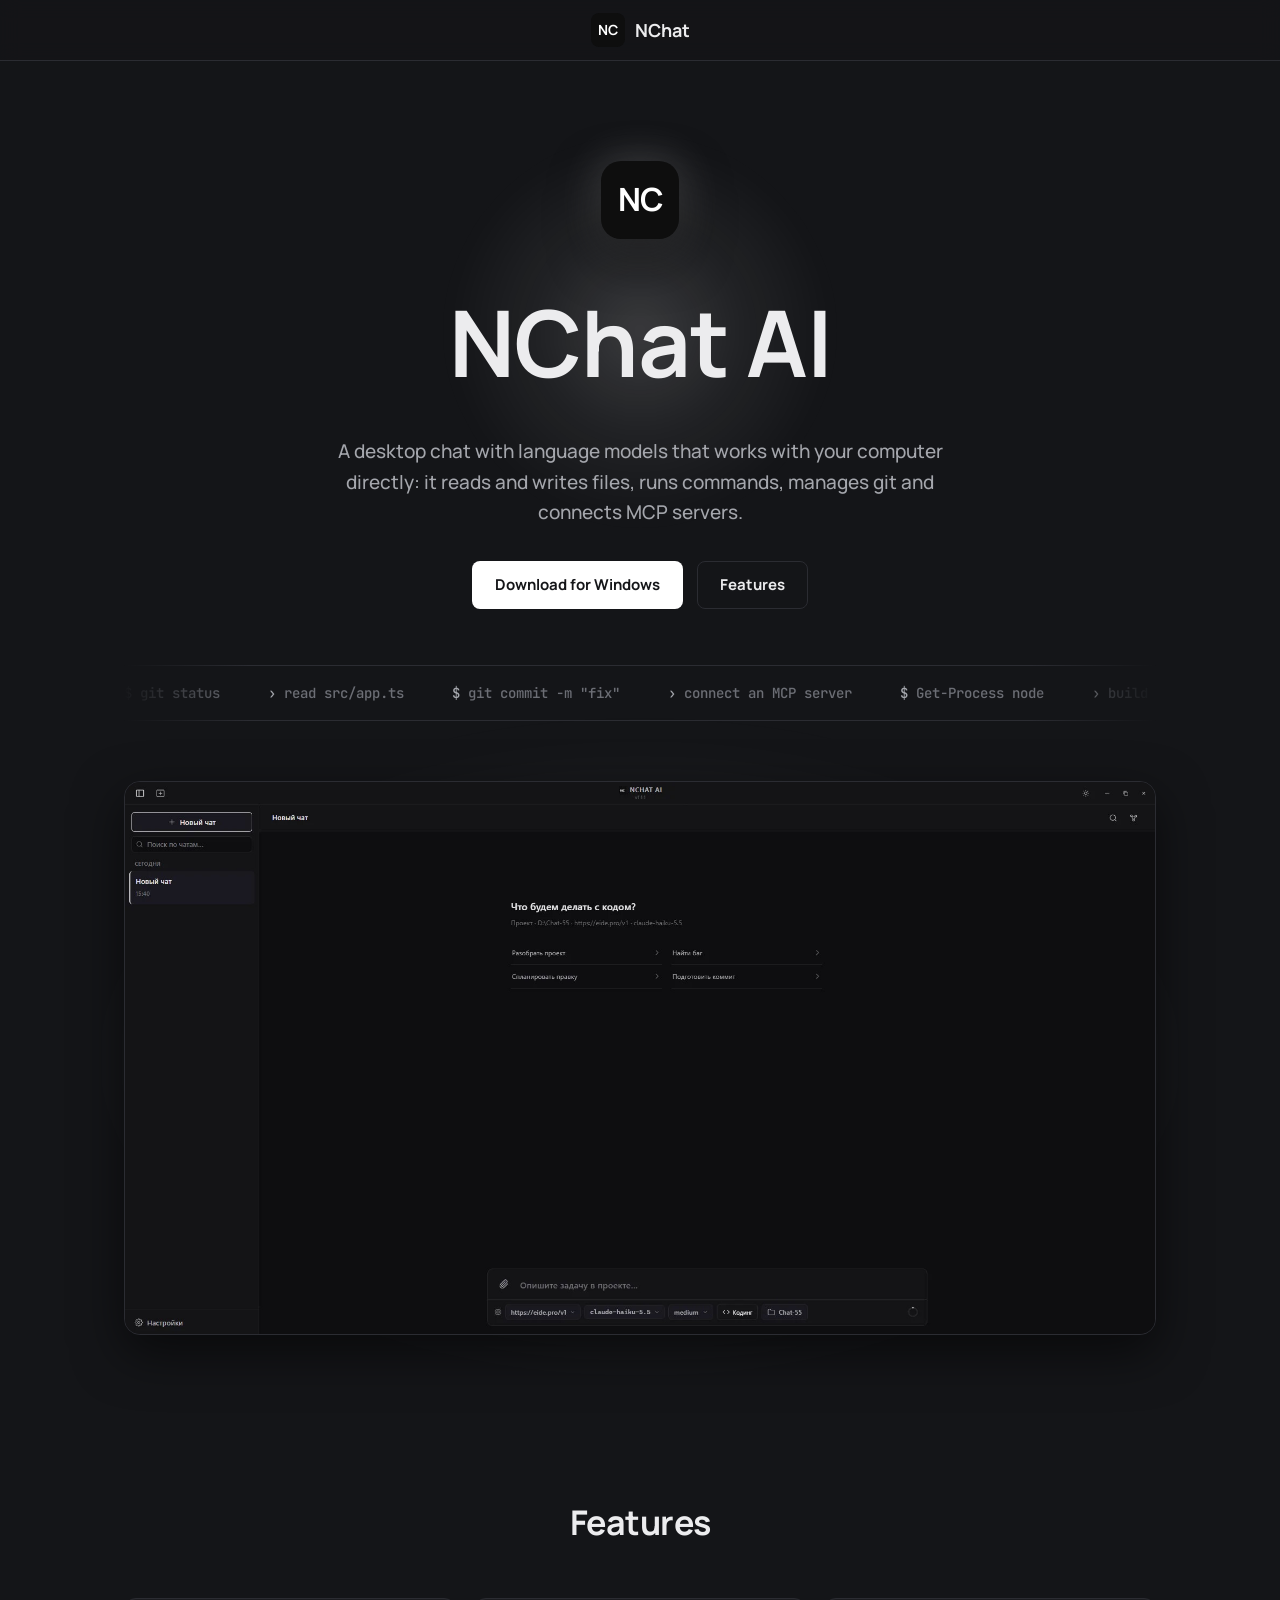
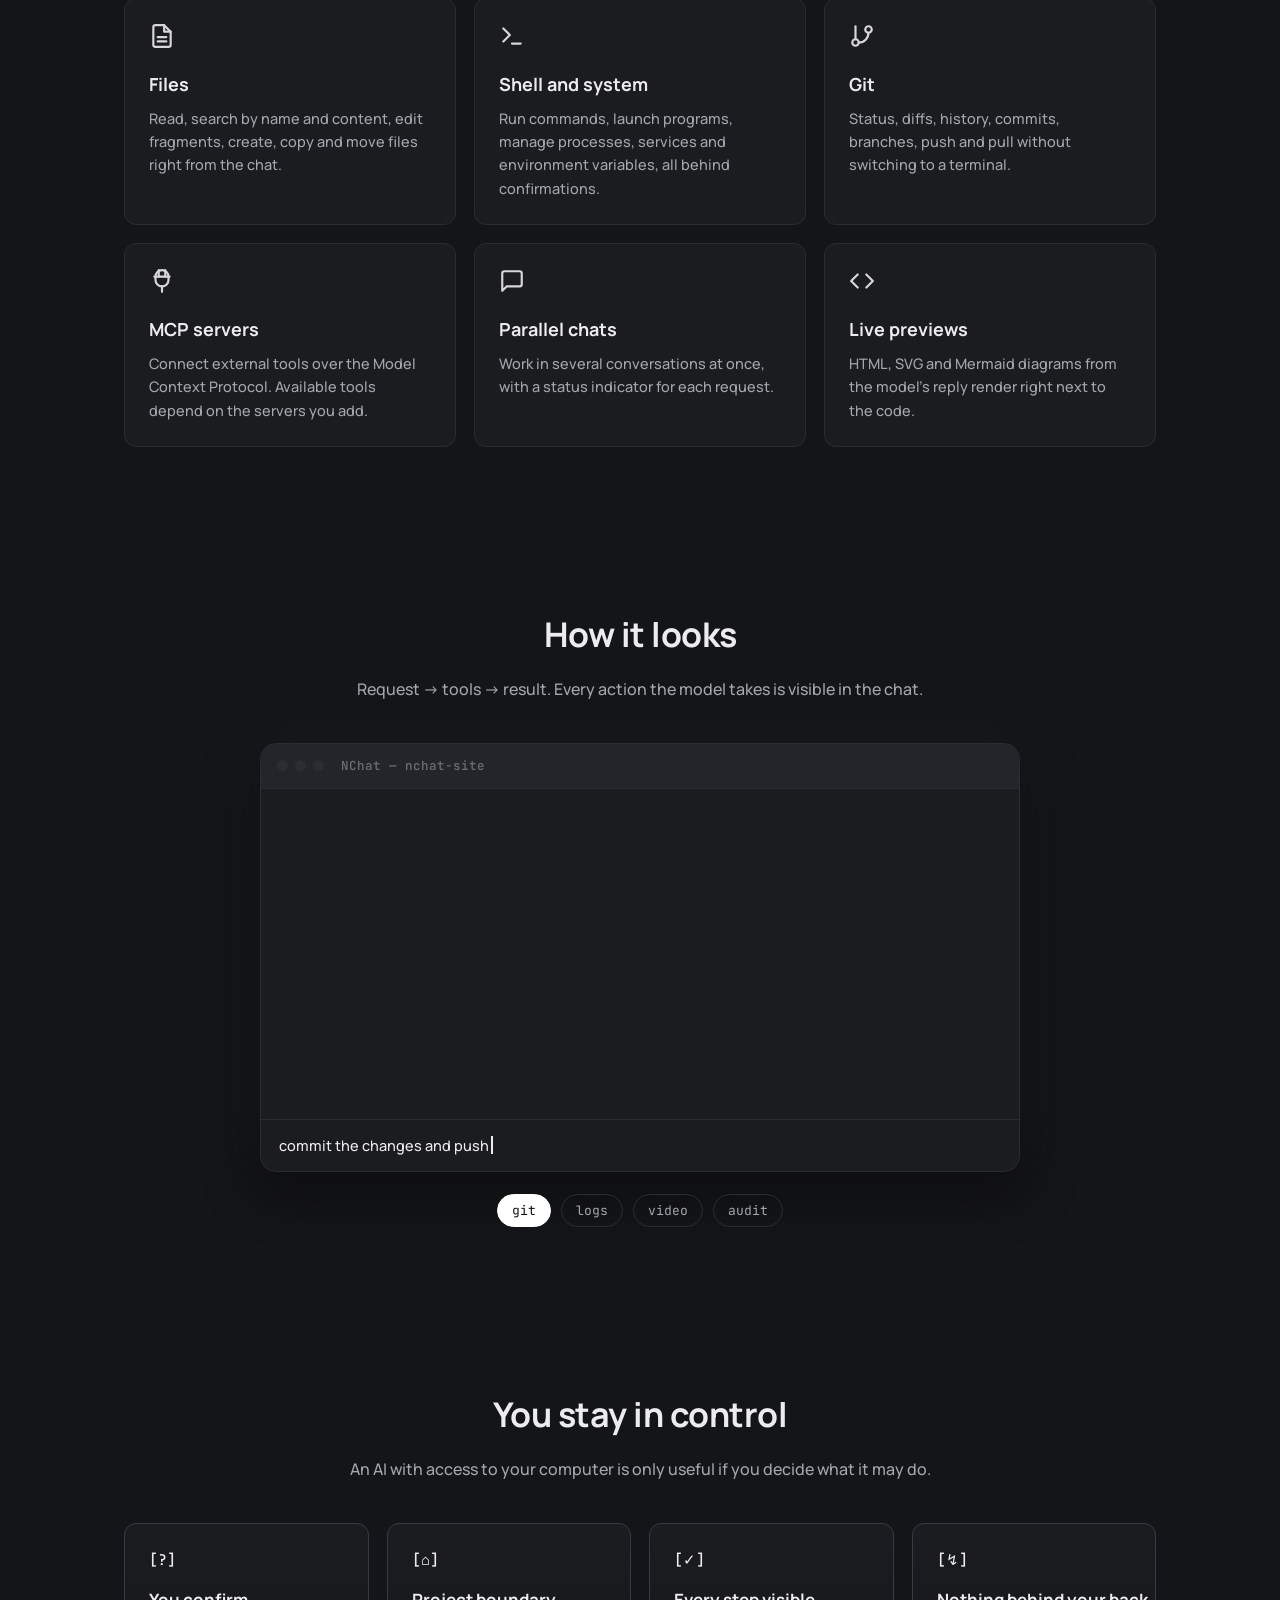
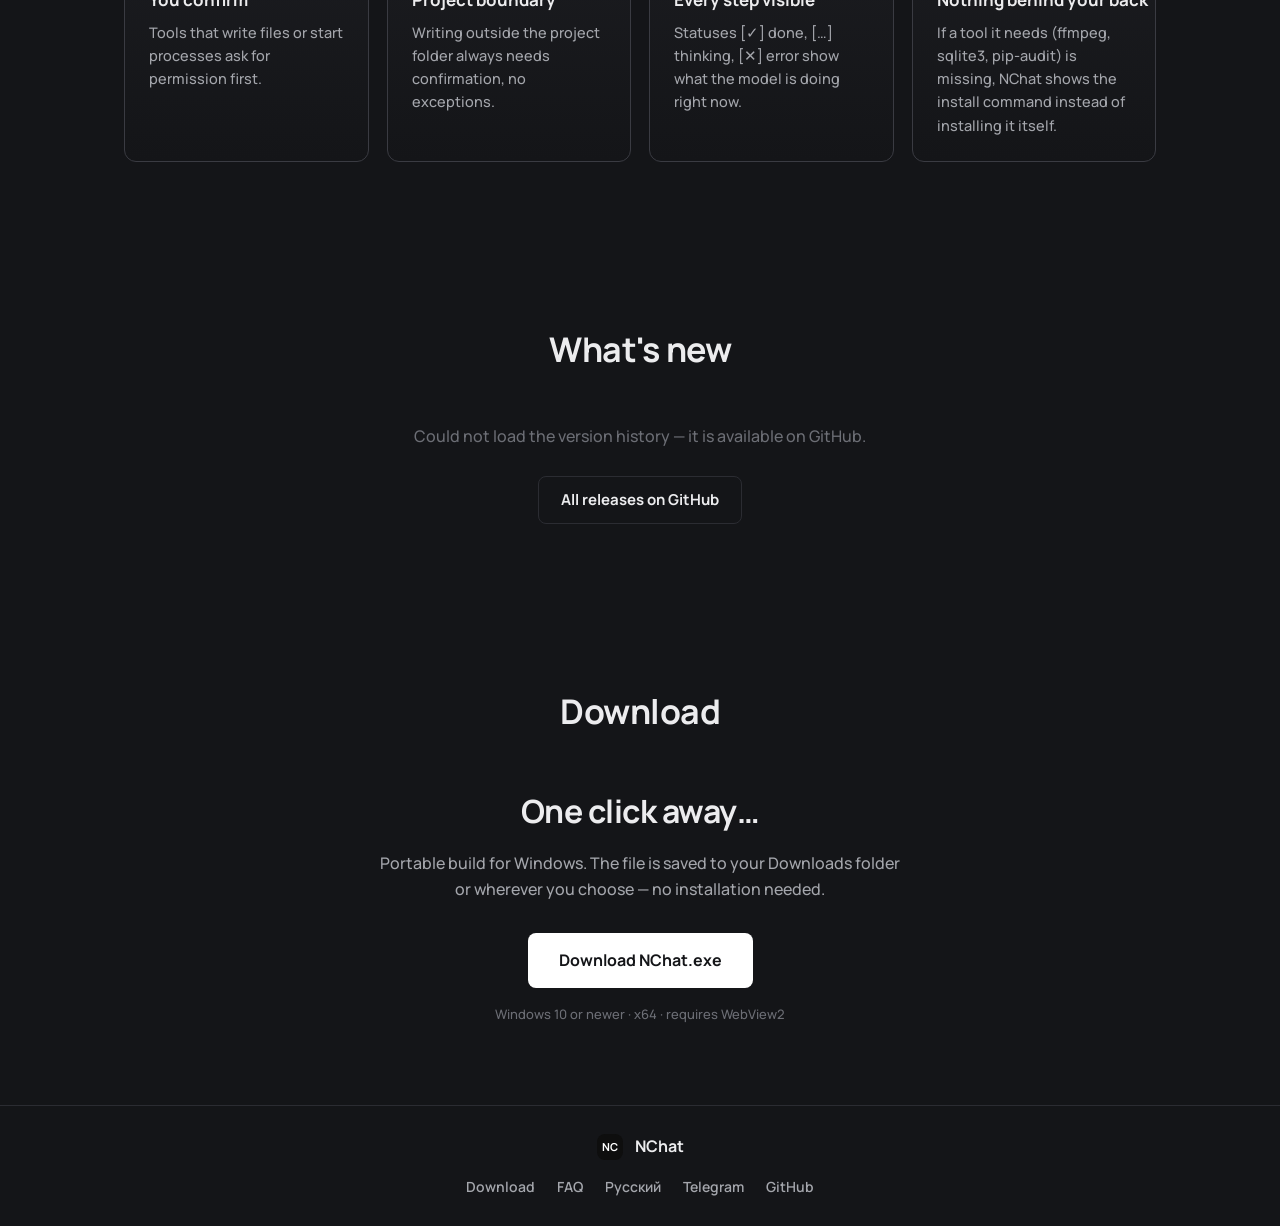
==== commit c60caa2b: "Новый скриншот главного окна (main.jpg, v=111)" ====
--- a/en/index.html
+++ b/en/index.html
@@ -16,11 +16,11 @@
   <meta property="og:title" content="NChat AI — free AI chat for Windows with file, shell, git and MCP access" />
   <meta property="og:description" content="Free portable Windows app: files, shell, git, MCP servers and parallel chats with language models in one window." />
   <meta property="og:url" content="https://uzuqween.github.io/nchat-site/en/" />
-  <meta property="og:image" content="https://uzuqween.github.io/nchat-site/assets/main.jpg?v=110" />
+  <meta property="og:image" content="https://uzuqween.github.io/nchat-site/assets/main.jpg?v=111" />
   <meta property="og:locale" content="en_US" />
   <meta name="twitter:card" content="summary_large_image" />
   <script type="application/ld+json">
-  {"@context":"https://schema.org","@type":"SoftwareApplication","name":"NChat","alternateName":["NChat AI","NeuralChat"],"downloadUrl":"https://github.com/uzuqween/nchat-site/releases/latest/download/NChat.exe","sameAs":["https://github.com/uzuqween/nchat-site","https://t.me/NChat_AI"],"operatingSystem":"Windows","applicationCategory":"DeveloperApplication","inLanguage":["ru","en"],"isAccessibleForFree":true,"description":"Desktop AI chat for Windows: files, shell, git, MCP servers and parallel chats in one window.","url":"https://uzuqween.github.io/nchat-site/en/","image":"https://uzuqween.github.io/nchat-site/assets/main.jpg?v=110","offers":{"@type":"Offer","price":"0","priceCurrency":"USD"}}
+  {"@context":"https://schema.org","@type":"SoftwareApplication","name":"NChat","alternateName":["NChat AI","NeuralChat"],"downloadUrl":"https://github.com/uzuqween/nchat-site/releases/latest/download/NChat.exe","sameAs":["https://github.com/uzuqween/nchat-site","https://t.me/NChat_AI"],"operatingSystem":"Windows","applicationCategory":"DeveloperApplication","inLanguage":["ru","en"],"isAccessibleForFree":true,"description":"Desktop AI chat for Windows: files, shell, git, MCP servers and parallel chats in one window.","url":"https://uzuqween.github.io/nchat-site/en/","image":"https://uzuqween.github.io/nchat-site/assets/main.jpg?v=111","offers":{"@type":"Offer","price":"0","priceCurrency":"USD"}}
   </script>
   <link rel="icon" href="../assets/icon.svg" type="image/svg+xml" />
   <link rel="preconnect" href="https://fonts.googleapis.com" />
@@ -80,7 +80,7 @@
         </div>
 
         <div class="hero-preview" id="hero-preview">
-          <img src="../assets/main.jpg?v=110" alt="NChat AI main window" loading="lazy" />
+          <img src="../assets/main.jpg?v=111" alt="NChat AI main window" loading="lazy" />
         </div>
       </div>
     </section>
@@ -229,6 +229,6 @@
     </div>
   </footer>
 
-  <script src="../script.js?v=4"></script>
+  <script src="../script.js?v=5"></script>
 </body>
 </html>
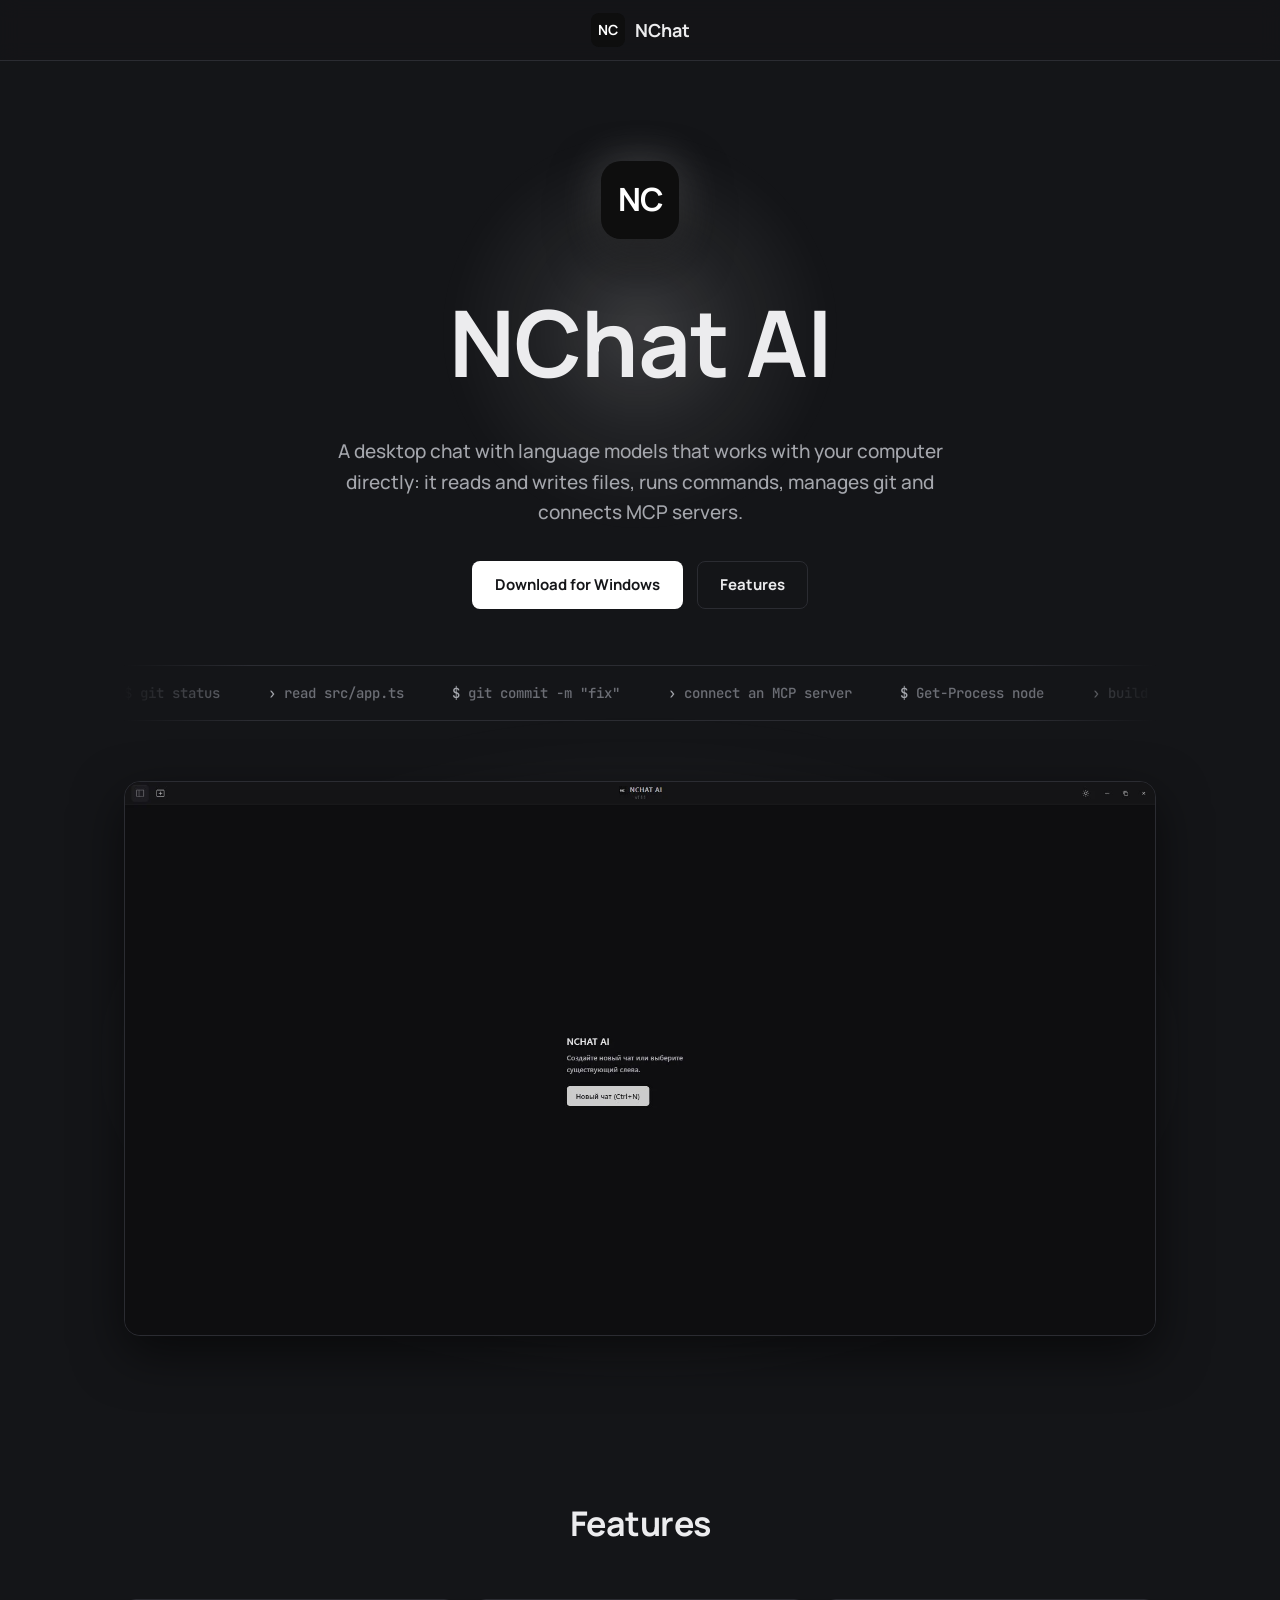
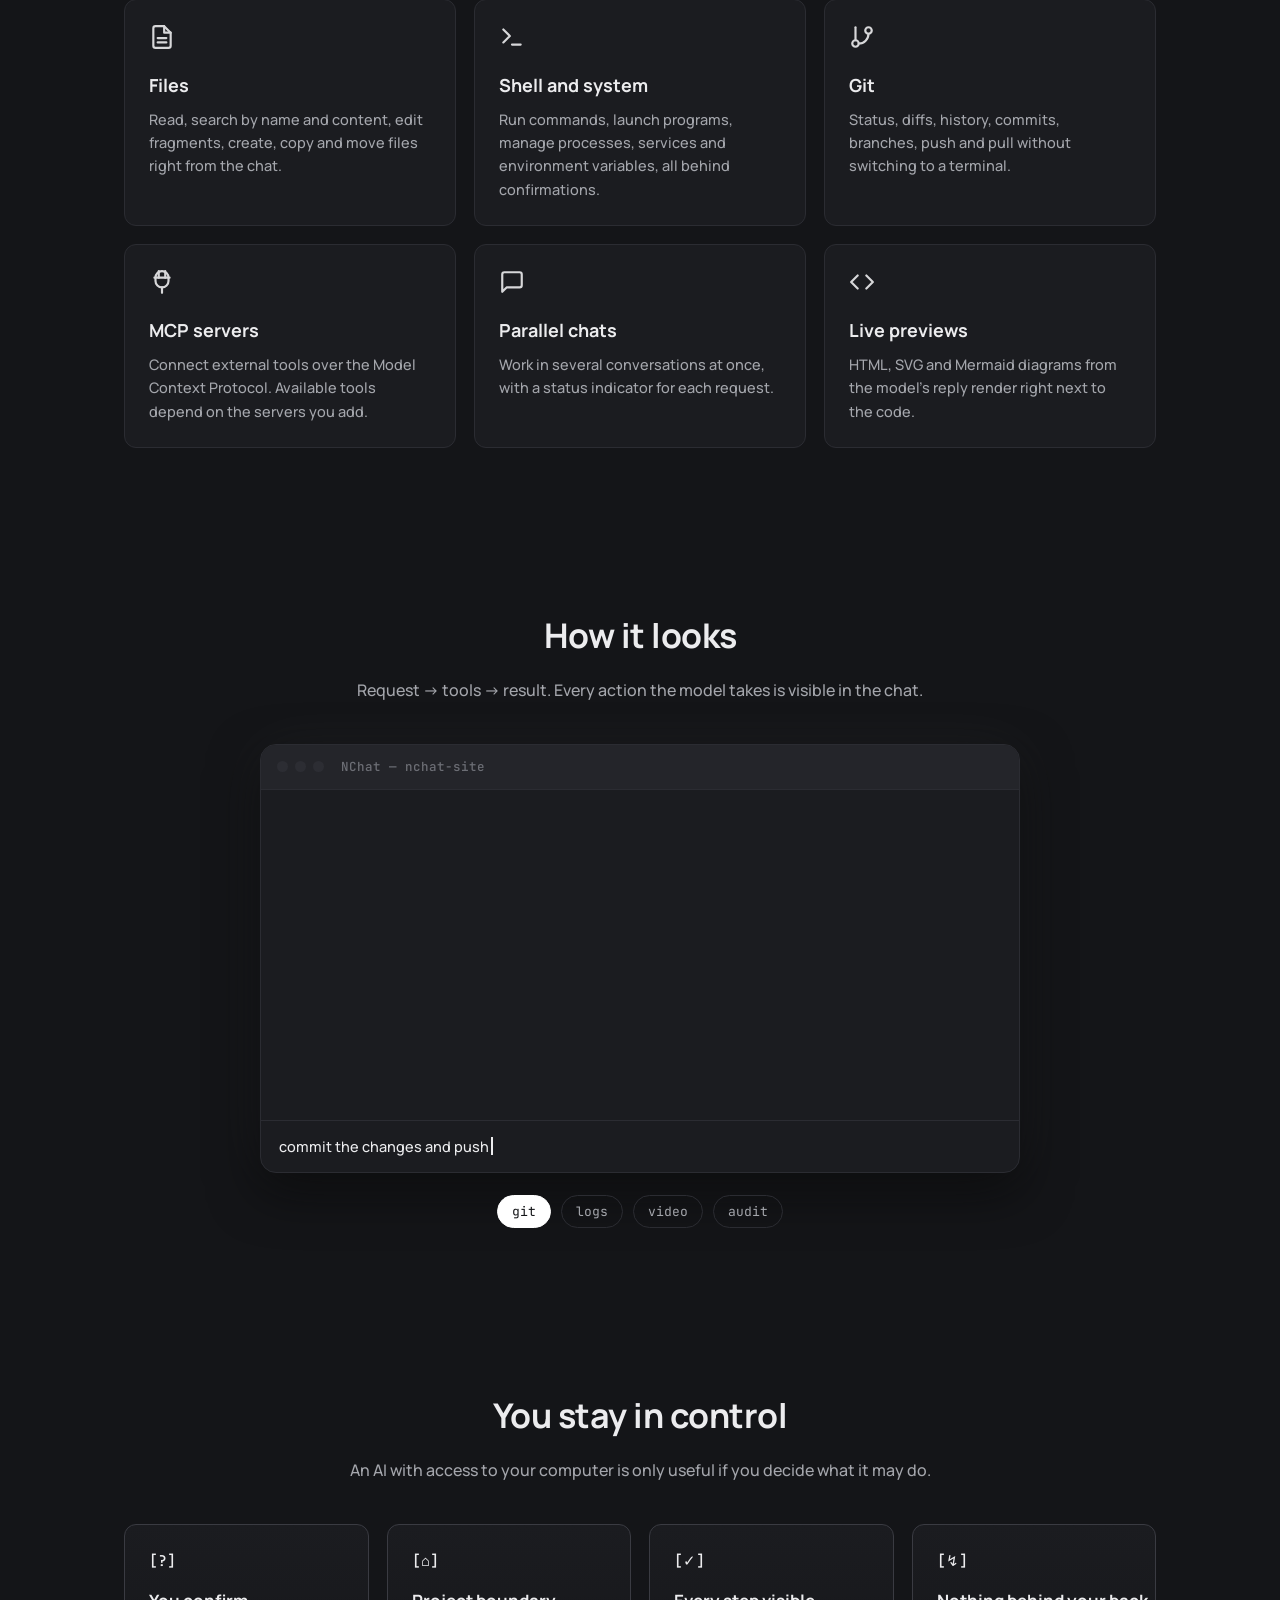
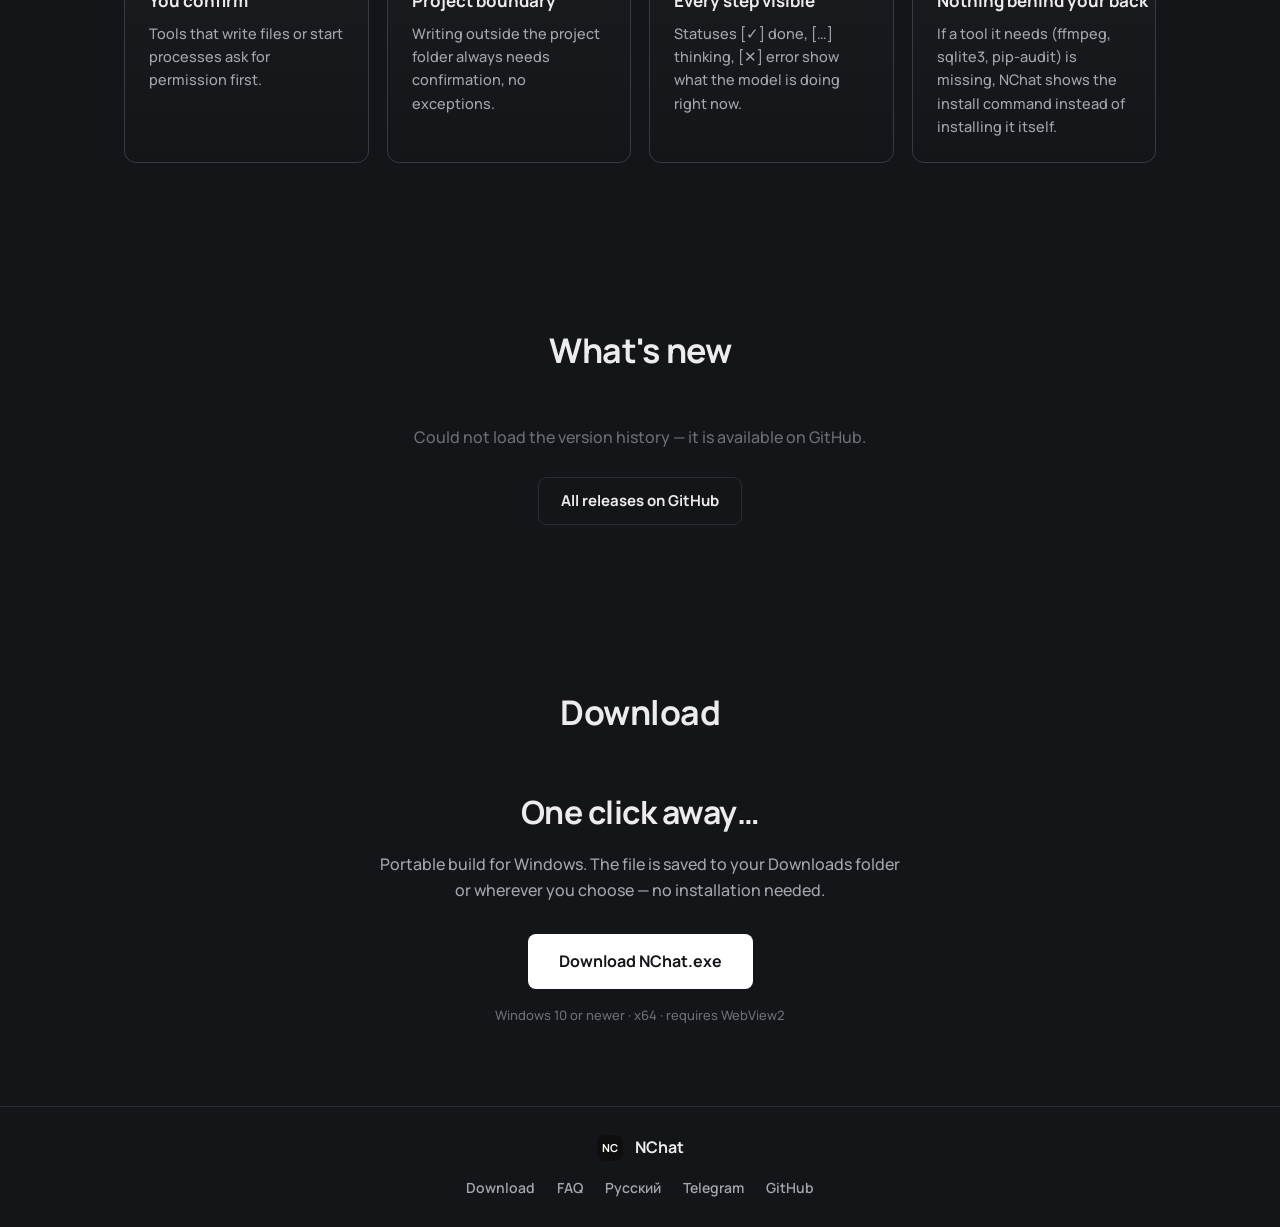
==== commit 4891c081: "Скриншот главного окна: стартовый экран (main.jpg, v=112)" ====
--- a/en/index.html
+++ b/en/index.html
@@ -16,11 +16,11 @@
   <meta property="og:title" content="NChat AI — free AI chat for Windows with file, shell, git and MCP access" />
   <meta property="og:description" content="Free portable Windows app: files, shell, git, MCP servers and parallel chats with language models in one window." />
   <meta property="og:url" content="https://uzuqween.github.io/nchat-site/en/" />
-  <meta property="og:image" content="https://uzuqween.github.io/nchat-site/assets/main.jpg?v=111" />
+  <meta property="og:image" content="https://uzuqween.github.io/nchat-site/assets/main.jpg?v=112" />
   <meta property="og:locale" content="en_US" />
   <meta name="twitter:card" content="summary_large_image" />
   <script type="application/ld+json">
-  {"@context":"https://schema.org","@type":"SoftwareApplication","name":"NChat","alternateName":["NChat AI","NeuralChat"],"downloadUrl":"https://github.com/uzuqween/nchat-site/releases/latest/download/NChat.exe","sameAs":["https://github.com/uzuqween/nchat-site","https://t.me/NChat_AI"],"operatingSystem":"Windows","applicationCategory":"DeveloperApplication","inLanguage":["ru","en"],"isAccessibleForFree":true,"description":"Desktop AI chat for Windows: files, shell, git, MCP servers and parallel chats in one window.","url":"https://uzuqween.github.io/nchat-site/en/","image":"https://uzuqween.github.io/nchat-site/assets/main.jpg?v=111","offers":{"@type":"Offer","price":"0","priceCurrency":"USD"}}
+  {"@context":"https://schema.org","@type":"SoftwareApplication","name":"NChat","alternateName":["NChat AI","NeuralChat"],"downloadUrl":"https://github.com/uzuqween/nchat-site/releases/latest/download/NChat.exe","sameAs":["https://github.com/uzuqween/nchat-site","https://t.me/NChat_AI"],"operatingSystem":"Windows","applicationCategory":"DeveloperApplication","inLanguage":["ru","en"],"isAccessibleForFree":true,"description":"Desktop AI chat for Windows: files, shell, git, MCP servers and parallel chats in one window.","url":"https://uzuqween.github.io/nchat-site/en/","image":"https://uzuqween.github.io/nchat-site/assets/main.jpg?v=112","offers":{"@type":"Offer","price":"0","priceCurrency":"USD"}}
   </script>
   <link rel="icon" href="../assets/icon.svg" type="image/svg+xml" />
   <link rel="preconnect" href="https://fonts.googleapis.com" />
@@ -80,7 +80,7 @@
         </div>
 
         <div class="hero-preview" id="hero-preview">
-          <img src="../assets/main.jpg?v=111" alt="NChat AI main window" loading="lazy" />
+          <img src="../assets/main.jpg?v=112" alt="NChat AI main window" loading="lazy" />
         </div>
       </div>
     </section>
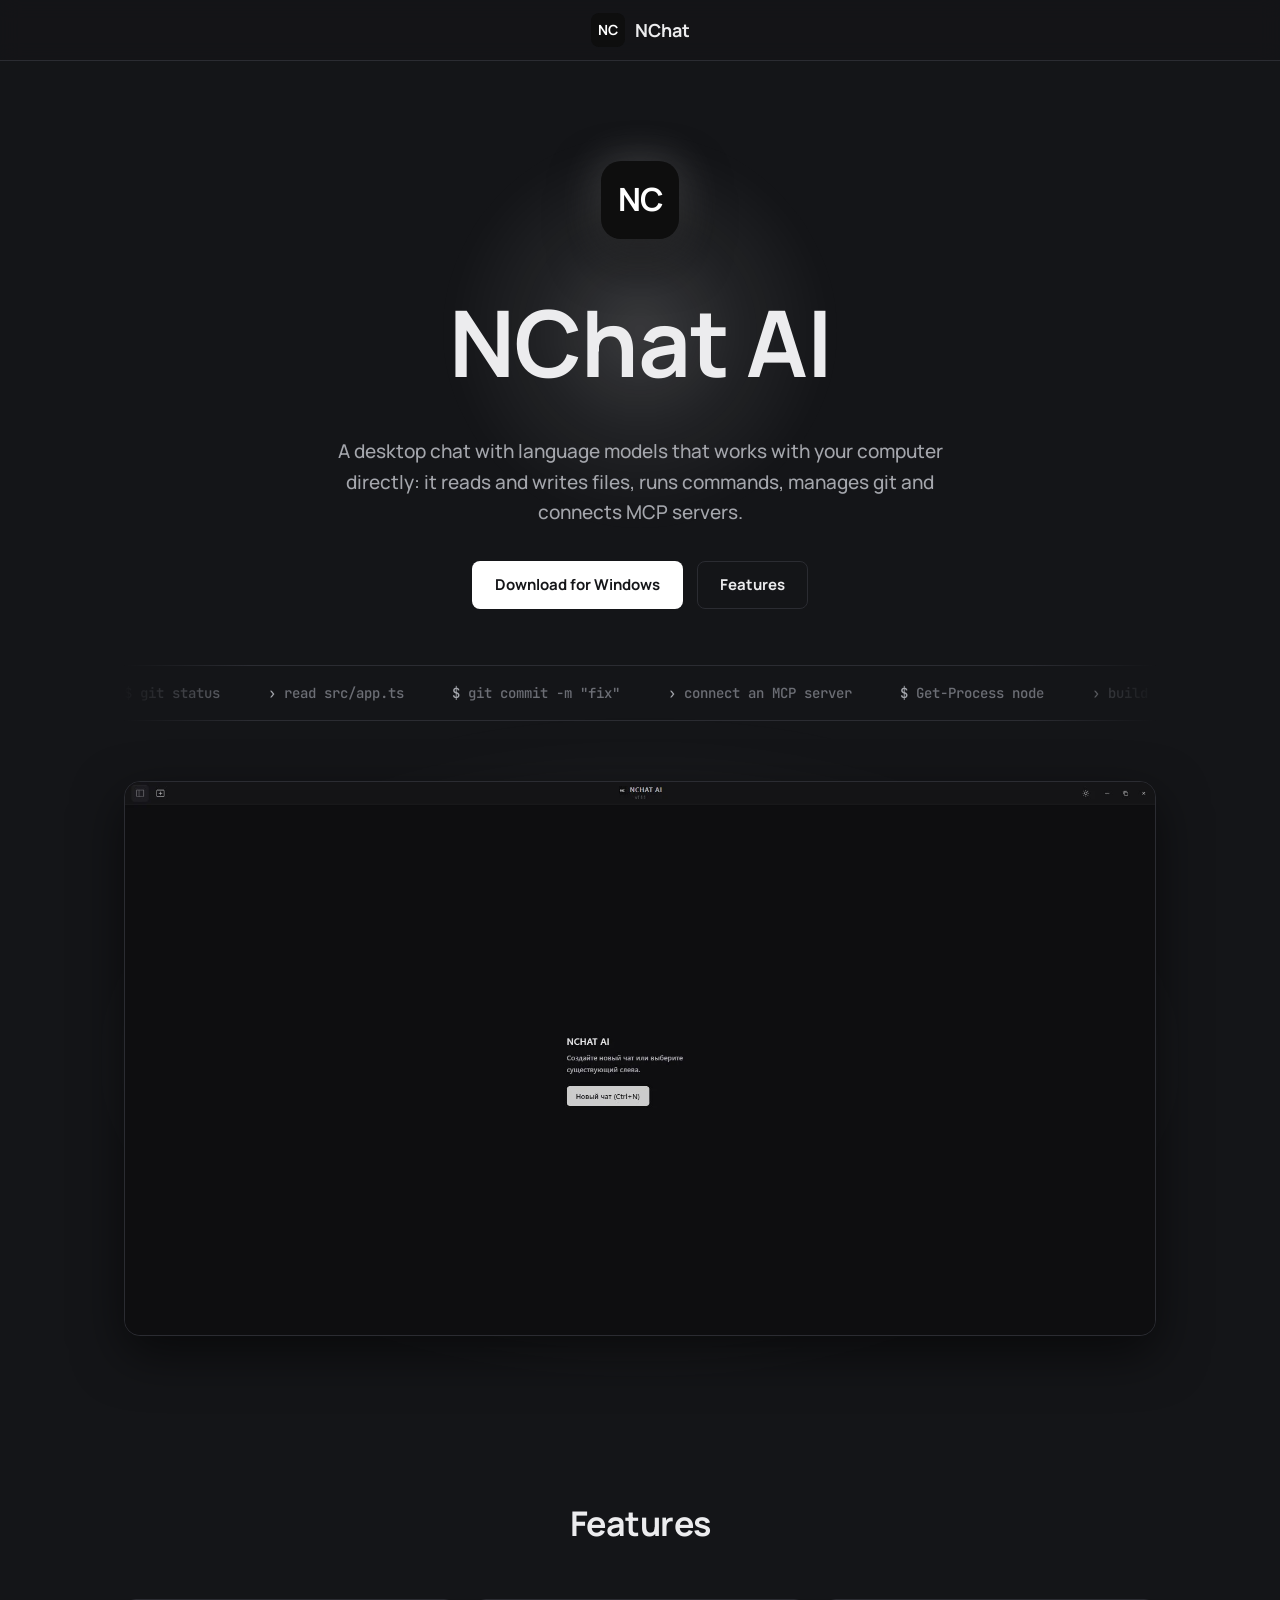
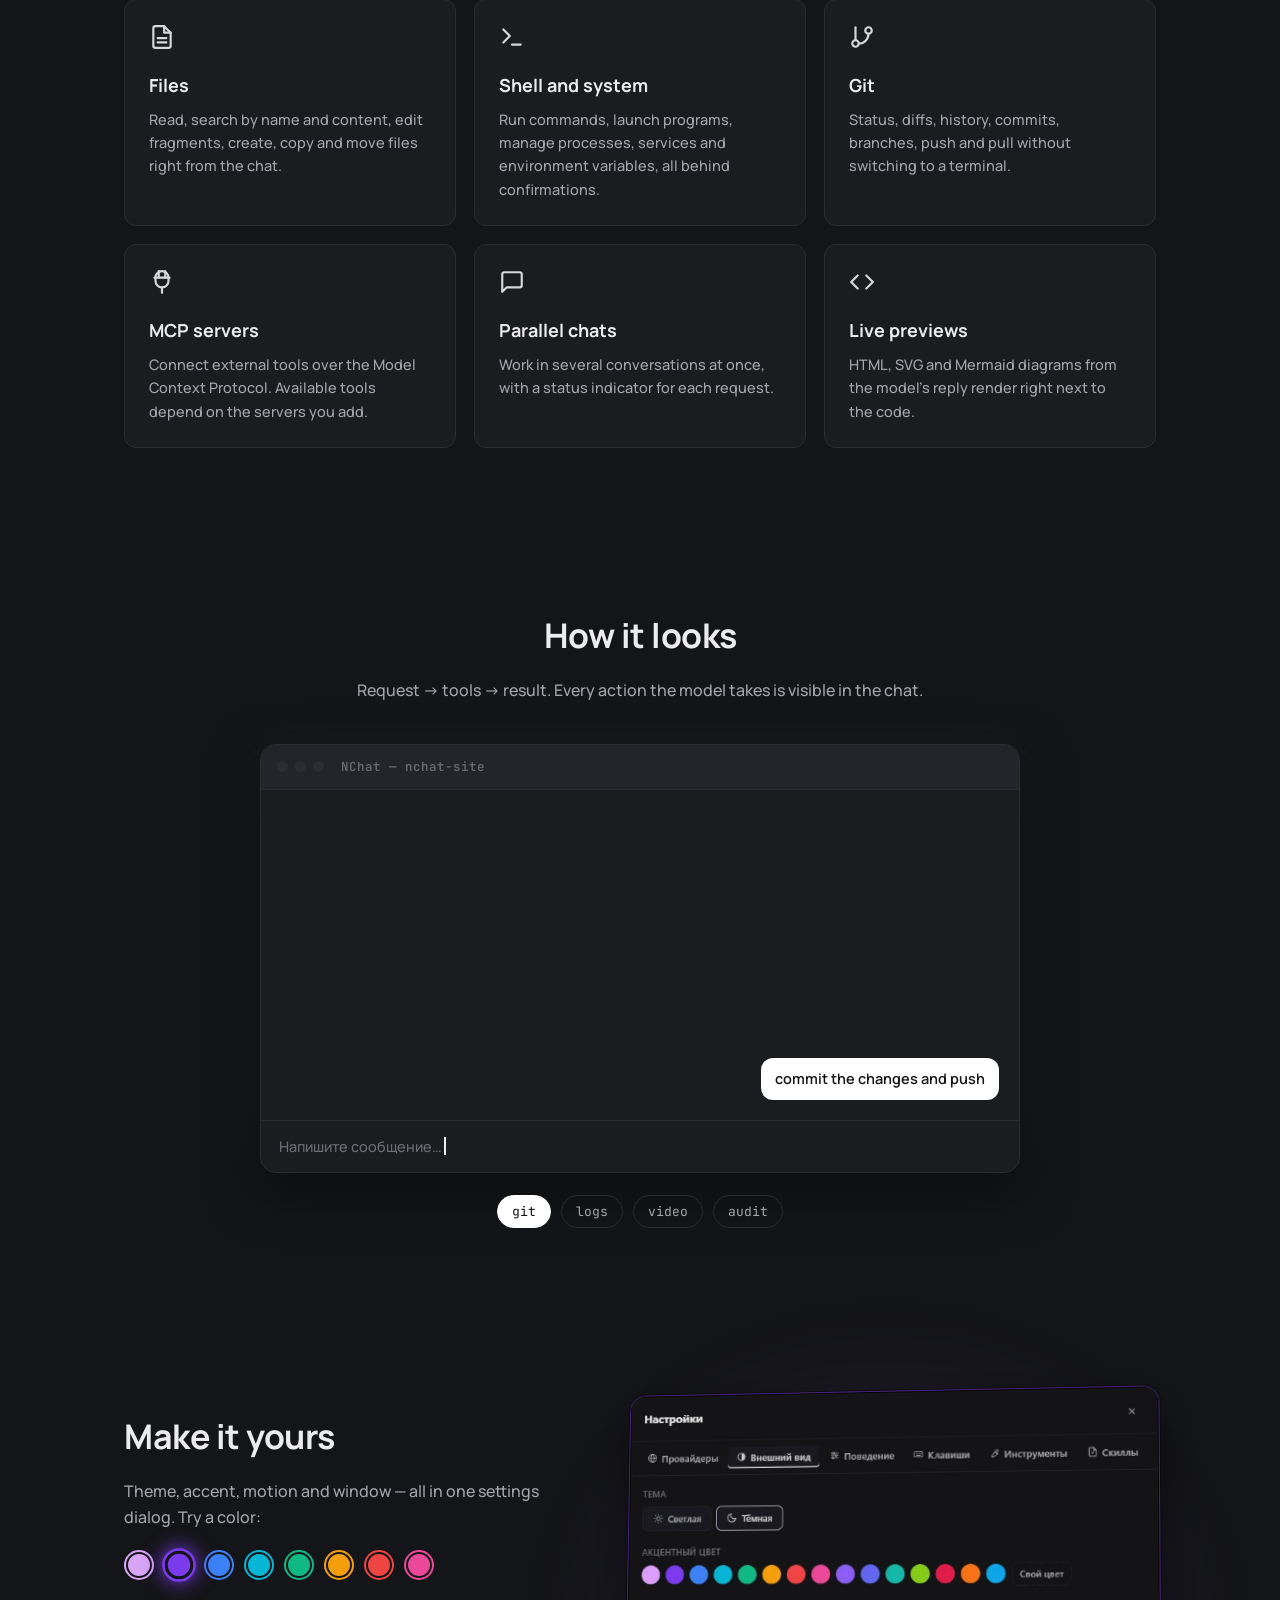
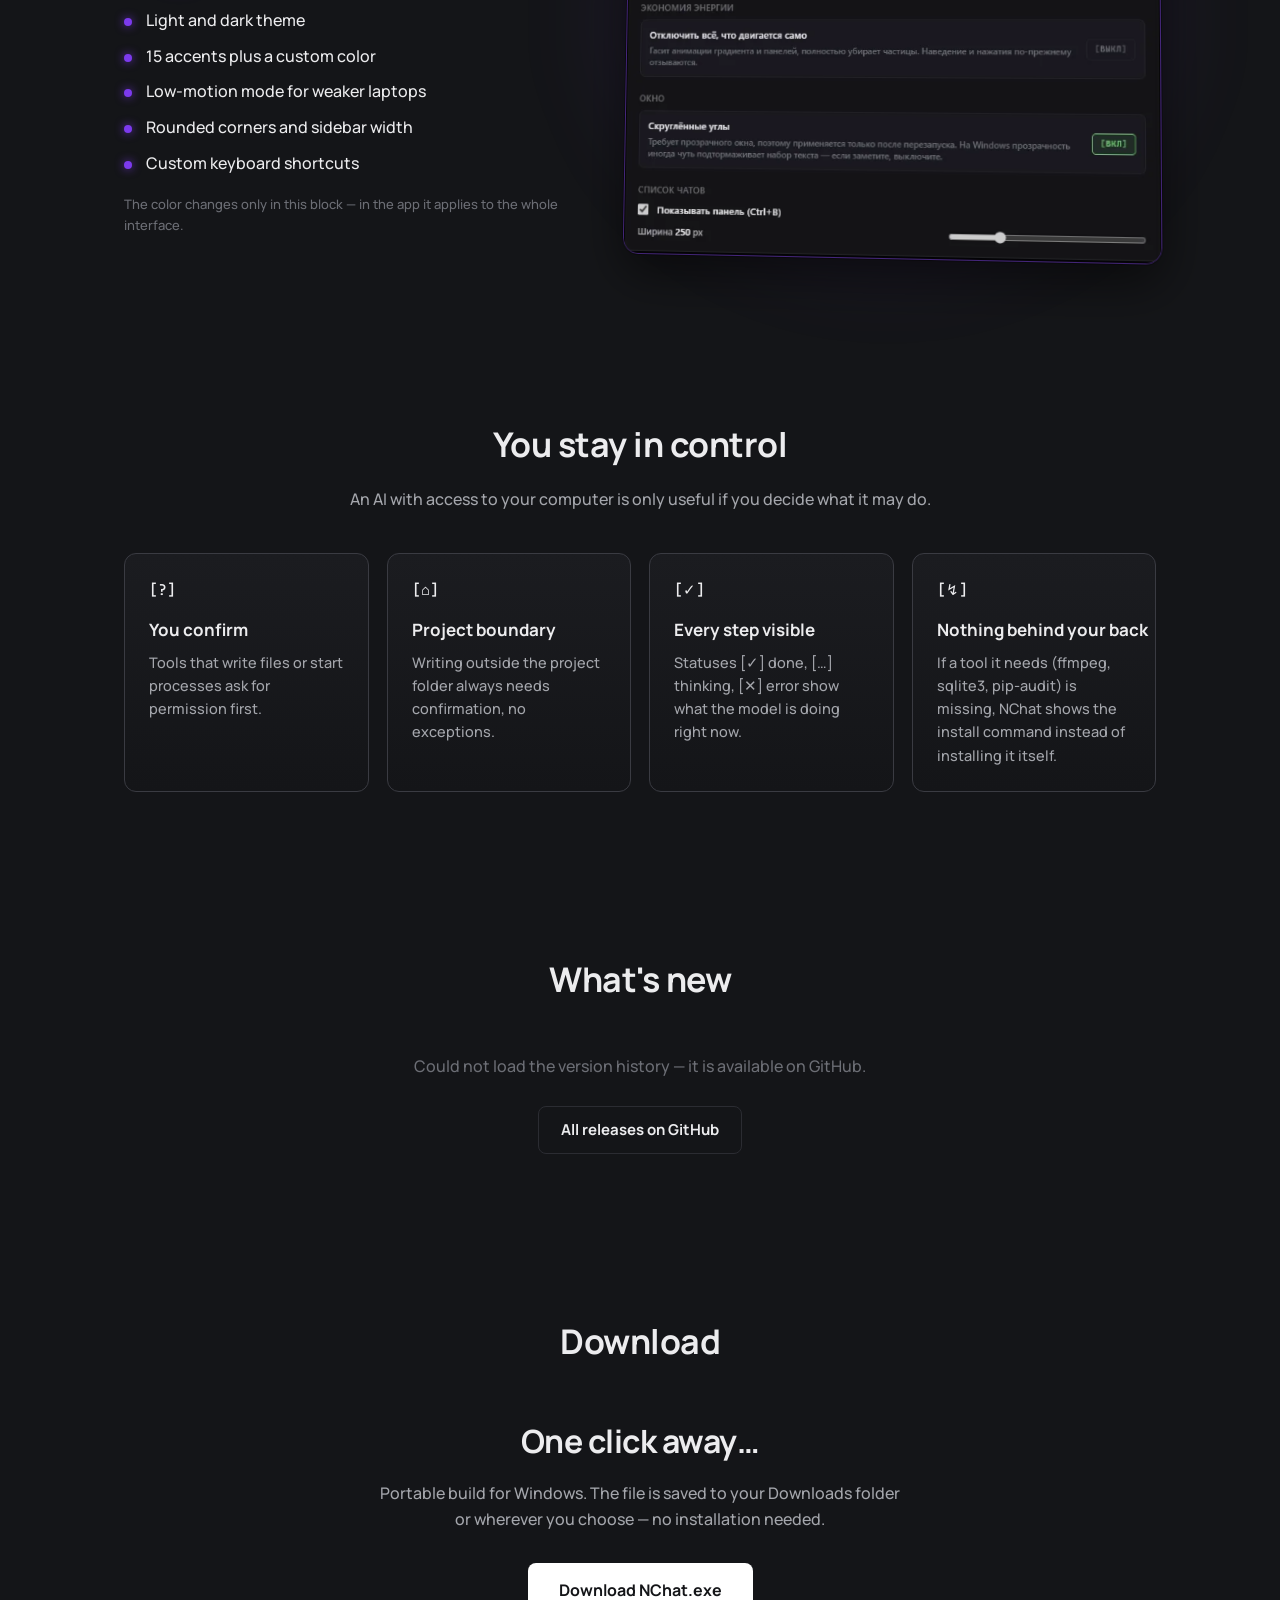
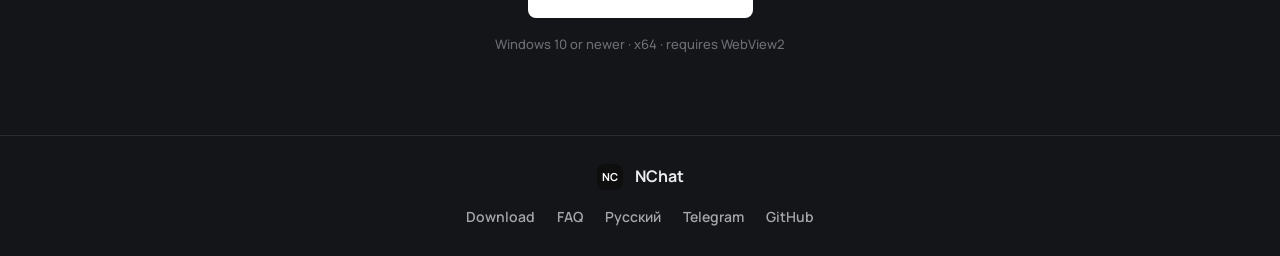
==== commit b5032f26: "Блок «Под себя»: скриншот настроек со свотчами акцента (RU/EN)" ====
--- a/en/index.html
+++ b/en/index.html
@@ -26,7 +26,7 @@
   <link rel="preconnect" href="https://fonts.googleapis.com" />
   <link rel="preconnect" href="https://fonts.gstatic.com" crossorigin />
   <link rel="stylesheet" href="https://fonts.googleapis.com/css2?family=Manrope:wght@400;500;600;700;800&family=JetBrains+Mono:wght@400;500&display=swap" />
-  <link rel="stylesheet" href="../styles.css?v=8" />
+  <link rel="stylesheet" href="../styles.css?v=9" />
 </head>
 <body>
   <header class="site-header">
@@ -156,6 +156,37 @@
       </div>
     </section>
 
+    <!-- Настройки: свотчи перекрашивают свечение вокруг скриншота (script.js, setupCustomize) -->
+    <section id="customize" class="section">
+      <div class="container customize">
+        <div class="customize-copy">
+          <h2 class="section-title customize-title">Make it yours</h2>
+          <p class="customize-lead">Theme, accent, motion and window — all in one settings dialog. Try a color:</p>
+          <div class="swatches" role="group" aria-label="Accent color">
+            <button type="button" class="swatch" style="--c:#d8a4f5" data-rgb="216, 164, 245" aria-label="#d8a4f5"></button>
+            <button type="button" class="swatch" style="--c:#7c3aed" data-rgb="124, 58, 237" aria-label="#7c3aed"></button>
+            <button type="button" class="swatch" style="--c:#3b82f6" data-rgb="59, 130, 246" aria-label="#3b82f6"></button>
+            <button type="button" class="swatch" style="--c:#06b6d4" data-rgb="6, 182, 212" aria-label="#06b6d4"></button>
+            <button type="button" class="swatch" style="--c:#10b981" data-rgb="16, 185, 129" aria-label="#10b981"></button>
+            <button type="button" class="swatch" style="--c:#f59e0b" data-rgb="245, 158, 11" aria-label="#f59e0b"></button>
+            <button type="button" class="swatch" style="--c:#ef4444" data-rgb="239, 68, 68" aria-label="#ef4444"></button>
+            <button type="button" class="swatch" style="--c:#ec4899" data-rgb="236, 72, 153" aria-label="#ec4899"></button>
+          </div>
+          <ul class="customize-list">
+            <li>Light and dark theme</li>
+            <li>15 accents plus a custom color</li>
+            <li>Low-motion mode for weaker laptops</li>
+            <li>Rounded corners and sidebar width</li>
+            <li>Custom keyboard shortcuts</li>
+          </ul>
+          <p class="customize-hint">The color changes only in this block — in the app it applies to the whole interface.</p>
+        </div>
+        <div class="customize-shot" id="customize-shot">
+          <img src="../assets/settings-modal.png?v=1" alt="NChat settings: Appearance tab" loading="lazy" width="724" height="632" />
+        </div>
+      </div>
+    </section>
+
     <!-- Security -->
     <section id="security" class="section">
       <div class="container">
@@ -229,6 +260,6 @@
     </div>
   </footer>
 
-  <script src="../script.js?v=5"></script>
+  <script src="../script.js?v=6"></script>
 </body>
 </html>
--- a/styles.css
+++ b/styles.css
@@ -503,6 +503,106 @@
   .marquee-track { animation: none; }
 }
 
+/* ─────────── Под себя (настройки) ─────────── */
+
+.customize {
+  --pick-rgb: 124, 58, 237;
+  display: grid;
+  grid-template-columns: minmax(0, 0.9fr) minmax(0, 1.1fr);
+  gap: 56px;
+  align-items: center;
+}
+
+.customize-title { text-align: left; margin-bottom: 16px; }
+
+.customize-lead { color: var(--text-secondary); margin-bottom: 20px; }
+
+.swatches { display: flex; flex-wrap: wrap; gap: 10px; margin-bottom: 28px; }
+
+.swatch {
+  width: 30px;
+  height: 30px;
+  border-radius: 50%;
+  border: 2px solid transparent;
+  background: var(--c);
+  box-shadow: 0 0 0 2px var(--bg-primary) inset;
+  cursor: pointer;
+  transition: transform var(--transition-slow), border-color var(--transition), box-shadow var(--transition-slow);
+}
+
+.swatch:hover { transform: scale(1.12); }
+.swatch:focus-visible { outline: 2px solid var(--text-primary); outline-offset: 3px; }
+
+.swatch.active {
+  border-color: var(--c);
+  transform: scale(1.12);
+  box-shadow: 0 0 0 3px var(--bg-primary) inset, 0 0 18px var(--c);
+}
+
+.customize-list { list-style: none; display: grid; gap: 10px; margin-bottom: 18px; }
+
+.customize-list li { position: relative; padding-left: 22px; color: var(--text-primary); }
+
+.customize-list li::before {
+  content: '';
+  position: absolute;
+  left: 0;
+  top: 0.62em;
+  width: 8px;
+  height: 8px;
+  border-radius: 50%;
+  background: rgb(var(--pick-rgb));
+  box-shadow: 0 0 10px rgba(var(--pick-rgb), 0.8);
+  transition: background var(--transition-slow), box-shadow var(--transition-slow);
+}
+
+.customize-hint { font-size: 13px; color: var(--text-muted); }
+
+.customize-shot { position: relative; perspective: 1200px; }
+
+/* Свечение и рамка берут выбранный цвет: переход в 600 мс, чтобы смена была заметной */
+.customize-shot::before {
+  content: '';
+  position: absolute;
+  inset: -10%;
+  background: radial-gradient(ellipse at center, rgba(var(--pick-rgb), 0.38) 0%, rgba(var(--pick-rgb), 0.1) 45%, transparent 72%);
+  filter: blur(34px);
+  z-index: 0;
+  pointer-events: none;
+  transition: background 600ms var(--ease-out);
+}
+
+.customize-shot img {
+  position: relative;
+  z-index: 1;
+  display: block;
+  width: 100%;
+  height: auto;
+  border-radius: var(--radius-lg);
+  border: 1px solid rgba(var(--pick-rgb), 0.45);
+  box-shadow: var(--shadow-lg), 0 0 0 1px rgba(0, 0, 0, 0.4);
+  transform: rotateY(-6deg) rotateX(3deg);
+  transition: transform 700ms var(--ease-out), border-color 600ms var(--ease-out);
+}
+
+.customize-shot:hover img { transform: rotateY(0deg) rotateX(0deg) scale(1.01); }
+
+.customize-shot.pulse img { animation: shotPulse 600ms var(--ease-out); }
+
+@keyframes shotPulse {
+  0% { box-shadow: var(--shadow-lg), 0 0 0 0 rgba(var(--pick-rgb), 0.55); }
+  100% { box-shadow: var(--shadow-lg), 0 0 0 18px rgba(var(--pick-rgb), 0); }
+}
+
+@media (max-width: 860px) {
+  .customize { grid-template-columns: 1fr; gap: 36px; }
+  .customize-title { text-align: center; }
+  .customize-lead, .customize-hint { text-align: center; }
+  .swatches { justify-content: center; }
+  .customize-list { justify-content: center; }
+  .customize-shot img { transform: none; }
+}
+
 /* ─────────── Адаптив ─────────── */
 
 @media (max-width: 640px) {
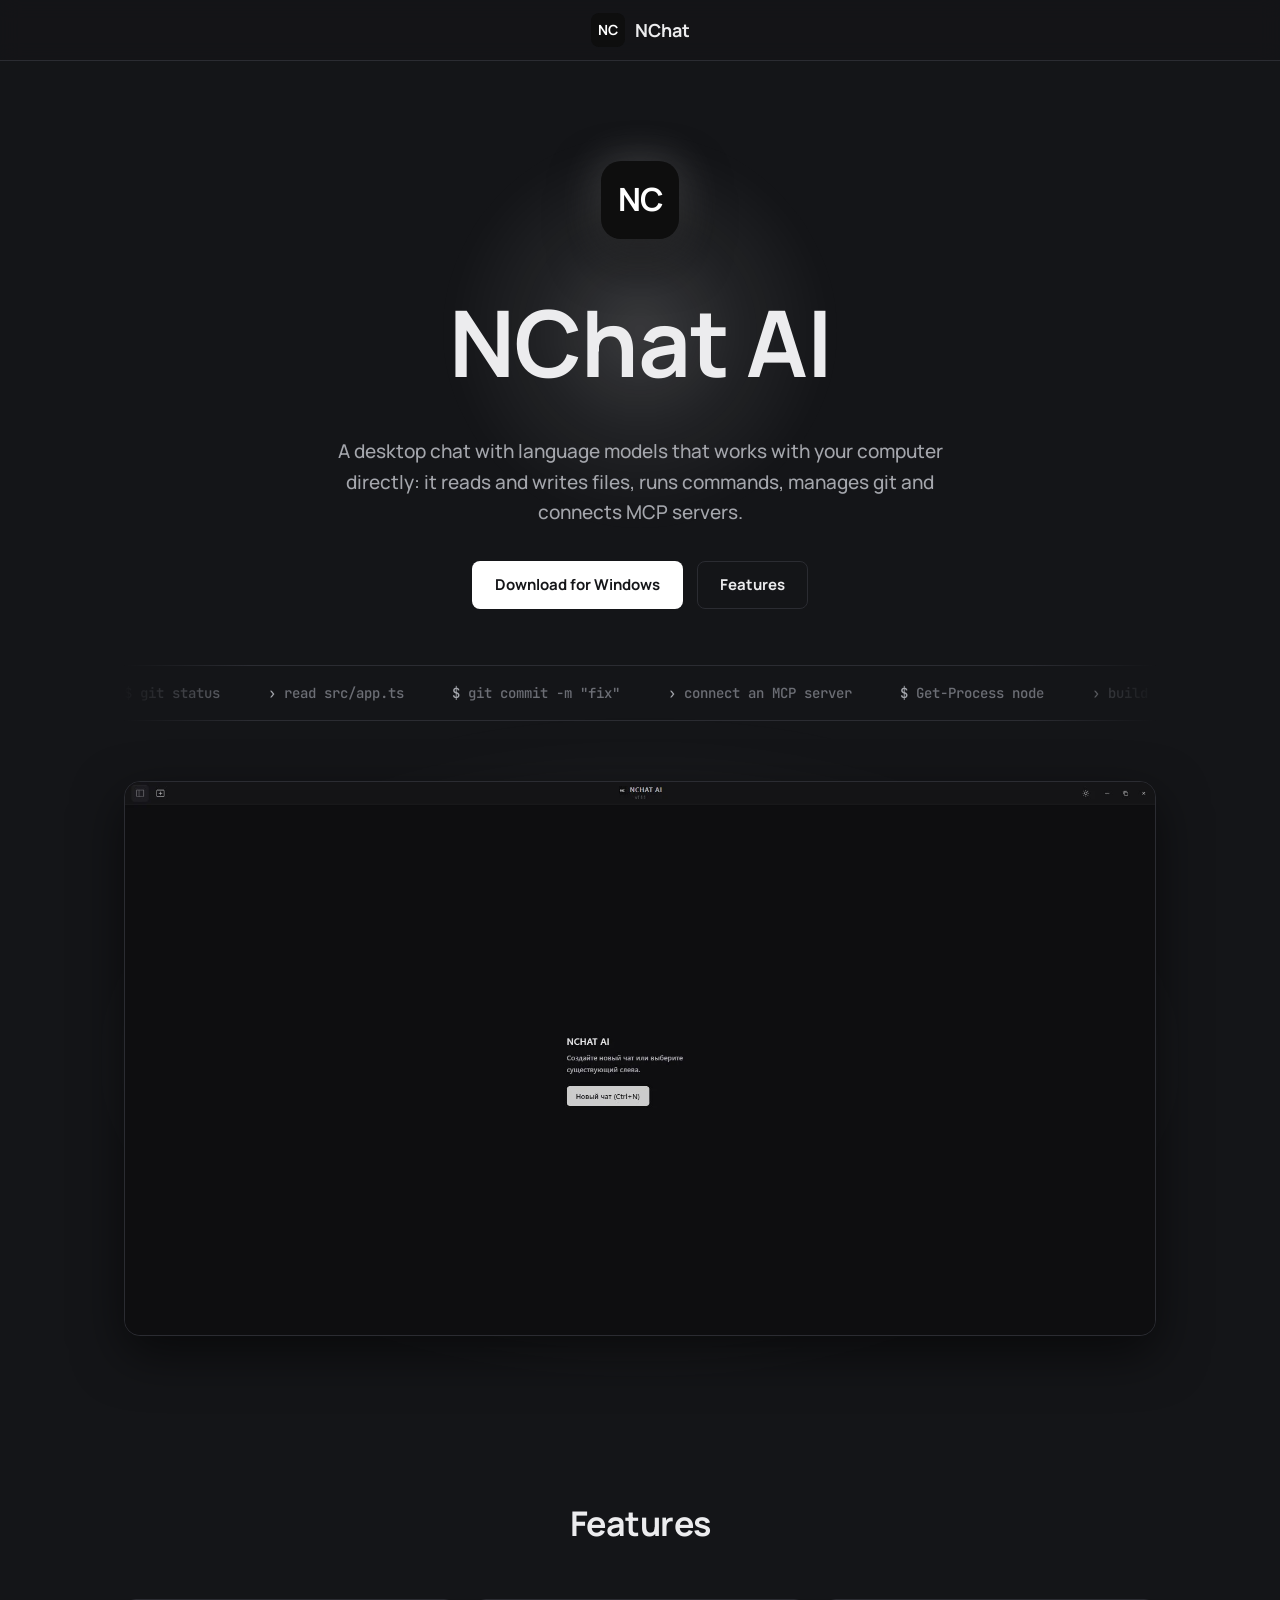
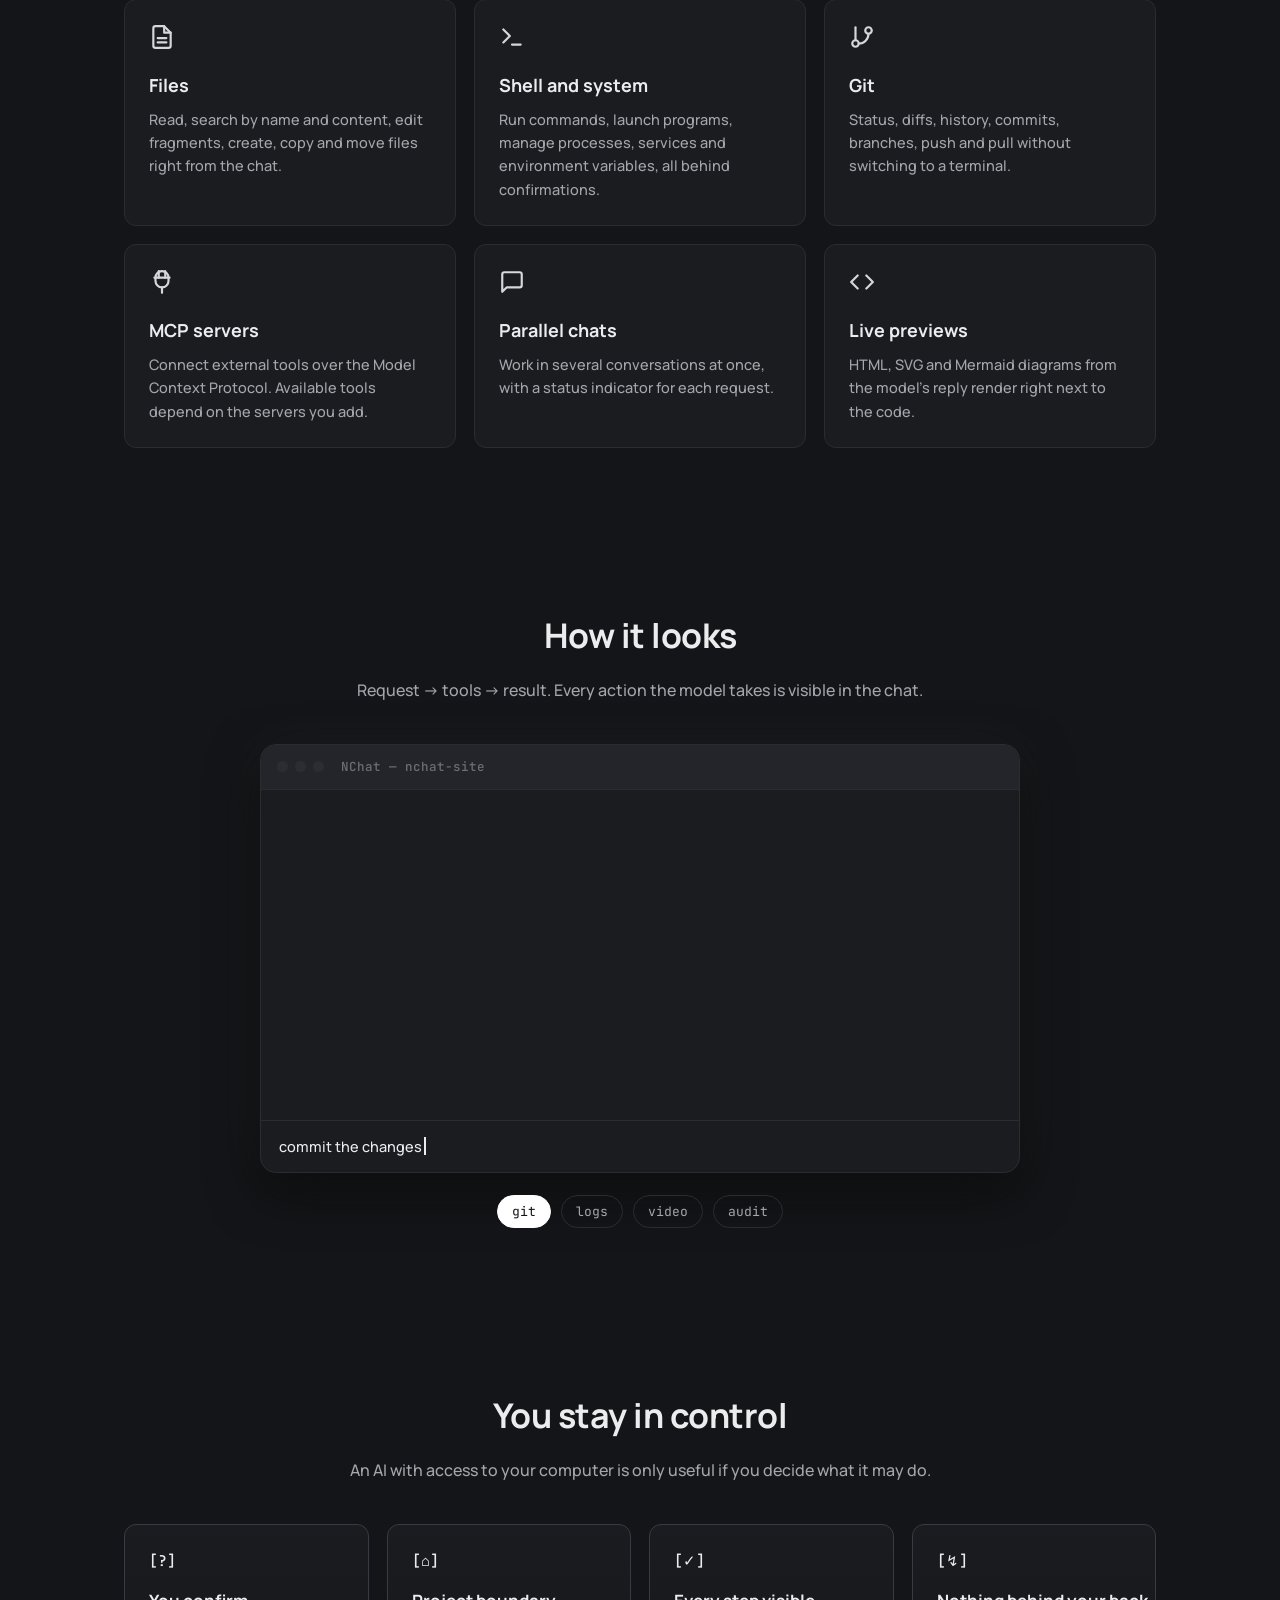
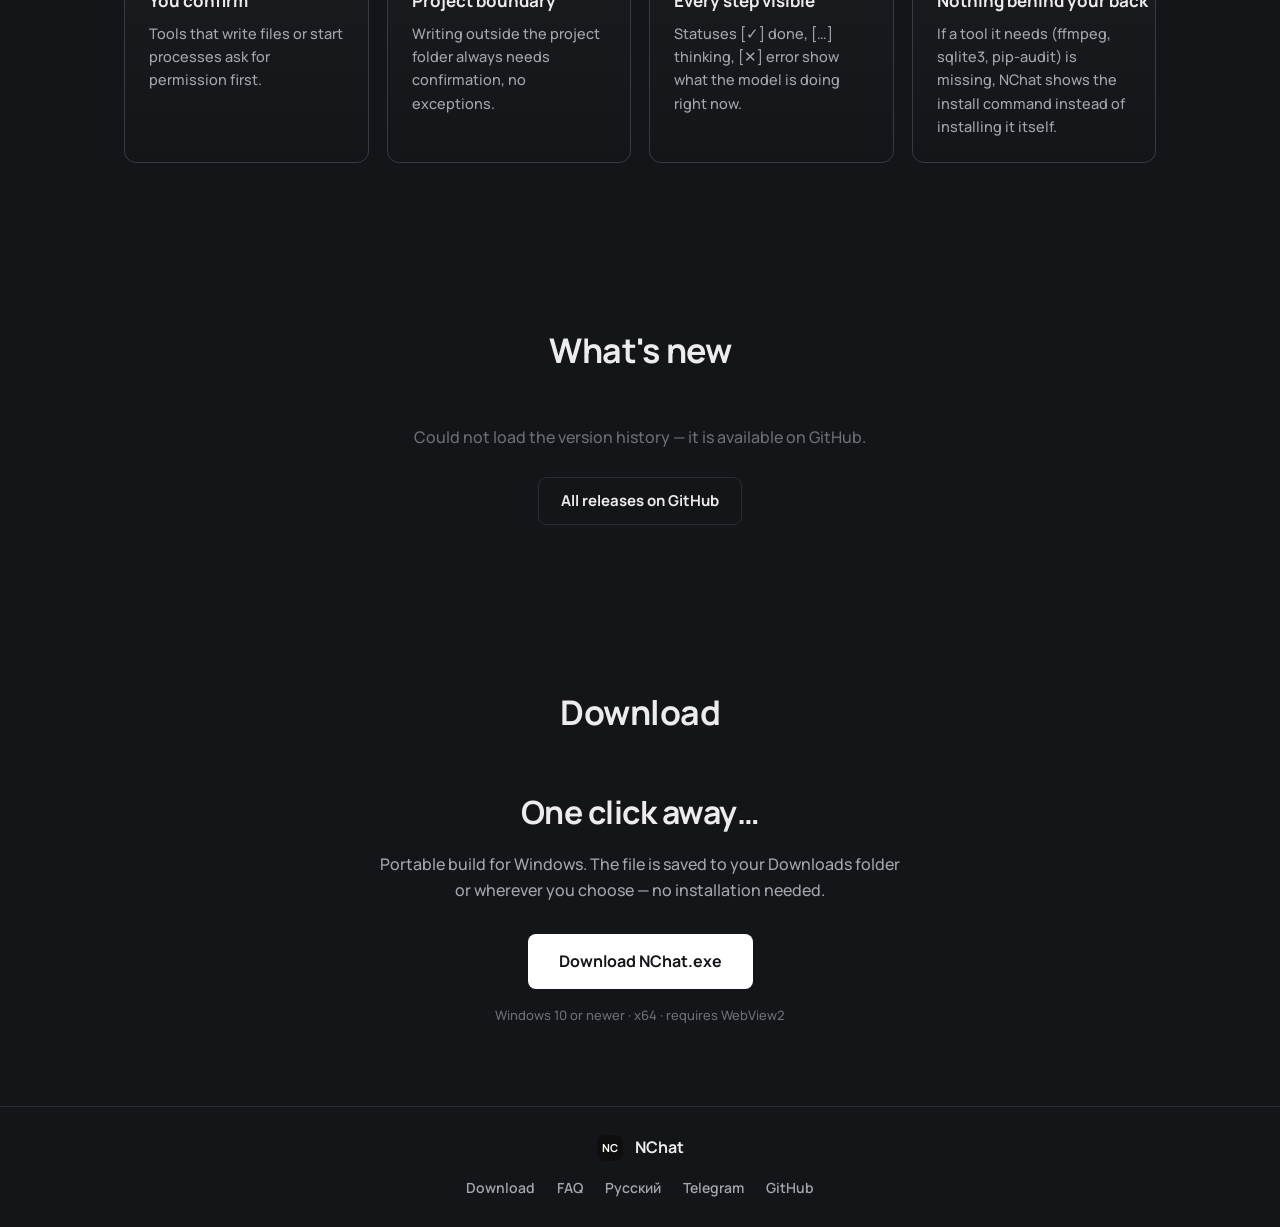
==== commit bee03807: "Revert "Блок «Под себя»: скриншот настроек со свотчами акцента (RU/EN)" This reverts commit b5032f26" ====
--- a/en/index.html
+++ b/en/index.html
@@ -26,7 +26,7 @@
   <link rel="preconnect" href="https://fonts.googleapis.com" />
   <link rel="preconnect" href="https://fonts.gstatic.com" crossorigin />
   <link rel="stylesheet" href="https://fonts.googleapis.com/css2?family=Manrope:wght@400;500;600;700;800&family=JetBrains+Mono:wght@400;500&display=swap" />
-  <link rel="stylesheet" href="../styles.css?v=9" />
+  <link rel="stylesheet" href="../styles.css?v=8" />
 </head>
 <body>
   <header class="site-header">
@@ -156,37 +156,6 @@
       </div>
     </section>
 
-    <!-- Настройки: свотчи перекрашивают свечение вокруг скриншота (script.js, setupCustomize) -->
-    <section id="customize" class="section">
-      <div class="container customize">
-        <div class="customize-copy">
-          <h2 class="section-title customize-title">Make it yours</h2>
-          <p class="customize-lead">Theme, accent, motion and window — all in one settings dialog. Try a color:</p>
-          <div class="swatches" role="group" aria-label="Accent color">
-            <button type="button" class="swatch" style="--c:#d8a4f5" data-rgb="216, 164, 245" aria-label="#d8a4f5"></button>
-            <button type="button" class="swatch" style="--c:#7c3aed" data-rgb="124, 58, 237" aria-label="#7c3aed"></button>
-            <button type="button" class="swatch" style="--c:#3b82f6" data-rgb="59, 130, 246" aria-label="#3b82f6"></button>
-            <button type="button" class="swatch" style="--c:#06b6d4" data-rgb="6, 182, 212" aria-label="#06b6d4"></button>
-            <button type="button" class="swatch" style="--c:#10b981" data-rgb="16, 185, 129" aria-label="#10b981"></button>
-            <button type="button" class="swatch" style="--c:#f59e0b" data-rgb="245, 158, 11" aria-label="#f59e0b"></button>
-            <button type="button" class="swatch" style="--c:#ef4444" data-rgb="239, 68, 68" aria-label="#ef4444"></button>
-            <button type="button" class="swatch" style="--c:#ec4899" data-rgb="236, 72, 153" aria-label="#ec4899"></button>
-          </div>
-          <ul class="customize-list">
-            <li>Light and dark theme</li>
-            <li>15 accents plus a custom color</li>
-            <li>Low-motion mode for weaker laptops</li>
-            <li>Rounded corners and sidebar width</li>
-            <li>Custom keyboard shortcuts</li>
-          </ul>
-          <p class="customize-hint">The color changes only in this block — in the app it applies to the whole interface.</p>
-        </div>
-        <div class="customize-shot" id="customize-shot">
-          <img src="../assets/settings-modal.png?v=1" alt="NChat settings: Appearance tab" loading="lazy" width="724" height="632" />
-        </div>
-      </div>
-    </section>
-
     <!-- Security -->
     <section id="security" class="section">
       <div class="container">
@@ -260,6 +229,6 @@
     </div>
   </footer>
 
-  <script src="../script.js?v=6"></script>
+  <script src="../script.js?v=5"></script>
 </body>
 </html>
--- a/styles.css
+++ b/styles.css
@@ -503,106 +503,6 @@
   .marquee-track { animation: none; }
 }
 
-/* ─────────── Под себя (настройки) ─────────── */
-
-.customize {
-  --pick-rgb: 124, 58, 237;
-  display: grid;
-  grid-template-columns: minmax(0, 0.9fr) minmax(0, 1.1fr);
-  gap: 56px;
-  align-items: center;
-}
-
-.customize-title { text-align: left; margin-bottom: 16px; }
-
-.customize-lead { color: var(--text-secondary); margin-bottom: 20px; }
-
-.swatches { display: flex; flex-wrap: wrap; gap: 10px; margin-bottom: 28px; }
-
-.swatch {
-  width: 30px;
-  height: 30px;
-  border-radius: 50%;
-  border: 2px solid transparent;
-  background: var(--c);
-  box-shadow: 0 0 0 2px var(--bg-primary) inset;
-  cursor: pointer;
-  transition: transform var(--transition-slow), border-color var(--transition), box-shadow var(--transition-slow);
-}
-
-.swatch:hover { transform: scale(1.12); }
-.swatch:focus-visible { outline: 2px solid var(--text-primary); outline-offset: 3px; }
-
-.swatch.active {
-  border-color: var(--c);
-  transform: scale(1.12);
-  box-shadow: 0 0 0 3px var(--bg-primary) inset, 0 0 18px var(--c);
-}
-
-.customize-list { list-style: none; display: grid; gap: 10px; margin-bottom: 18px; }
-
-.customize-list li { position: relative; padding-left: 22px; color: var(--text-primary); }
-
-.customize-list li::before {
-  content: '';
-  position: absolute;
-  left: 0;
-  top: 0.62em;
-  width: 8px;
-  height: 8px;
-  border-radius: 50%;
-  background: rgb(var(--pick-rgb));
-  box-shadow: 0 0 10px rgba(var(--pick-rgb), 0.8);
-  transition: background var(--transition-slow), box-shadow var(--transition-slow);
-}
-
-.customize-hint { font-size: 13px; color: var(--text-muted); }
-
-.customize-shot { position: relative; perspective: 1200px; }
-
-/* Свечение и рамка берут выбранный цвет: переход в 600 мс, чтобы смена была заметной */
-.customize-shot::before {
-  content: '';
-  position: absolute;
-  inset: -10%;
-  background: radial-gradient(ellipse at center, rgba(var(--pick-rgb), 0.38) 0%, rgba(var(--pick-rgb), 0.1) 45%, transparent 72%);
-  filter: blur(34px);
-  z-index: 0;
-  pointer-events: none;
-  transition: background 600ms var(--ease-out);
-}
-
-.customize-shot img {
-  position: relative;
-  z-index: 1;
-  display: block;
-  width: 100%;
-  height: auto;
-  border-radius: var(--radius-lg);
-  border: 1px solid rgba(var(--pick-rgb), 0.45);
-  box-shadow: var(--shadow-lg), 0 0 0 1px rgba(0, 0, 0, 0.4);
-  transform: rotateY(-6deg) rotateX(3deg);
-  transition: transform 700ms var(--ease-out), border-color 600ms var(--ease-out);
-}
-
-.customize-shot:hover img { transform: rotateY(0deg) rotateX(0deg) scale(1.01); }
-
-.customize-shot.pulse img { animation: shotPulse 600ms var(--ease-out); }
-
-@keyframes shotPulse {
-  0% { box-shadow: var(--shadow-lg), 0 0 0 0 rgba(var(--pick-rgb), 0.55); }
-  100% { box-shadow: var(--shadow-lg), 0 0 0 18px rgba(var(--pick-rgb), 0); }
-}
-
-@media (max-width: 860px) {
-  .customize { grid-template-columns: 1fr; gap: 36px; }
-  .customize-title { text-align: center; }
-  .customize-lead, .customize-hint { text-align: center; }
-  .swatches { justify-content: center; }
-  .customize-list { justify-content: center; }
-  .customize-shot img { transform: none; }
-}
-
 /* ─────────── Адаптив ─────────── */
 
 @media (max-width: 640px) {
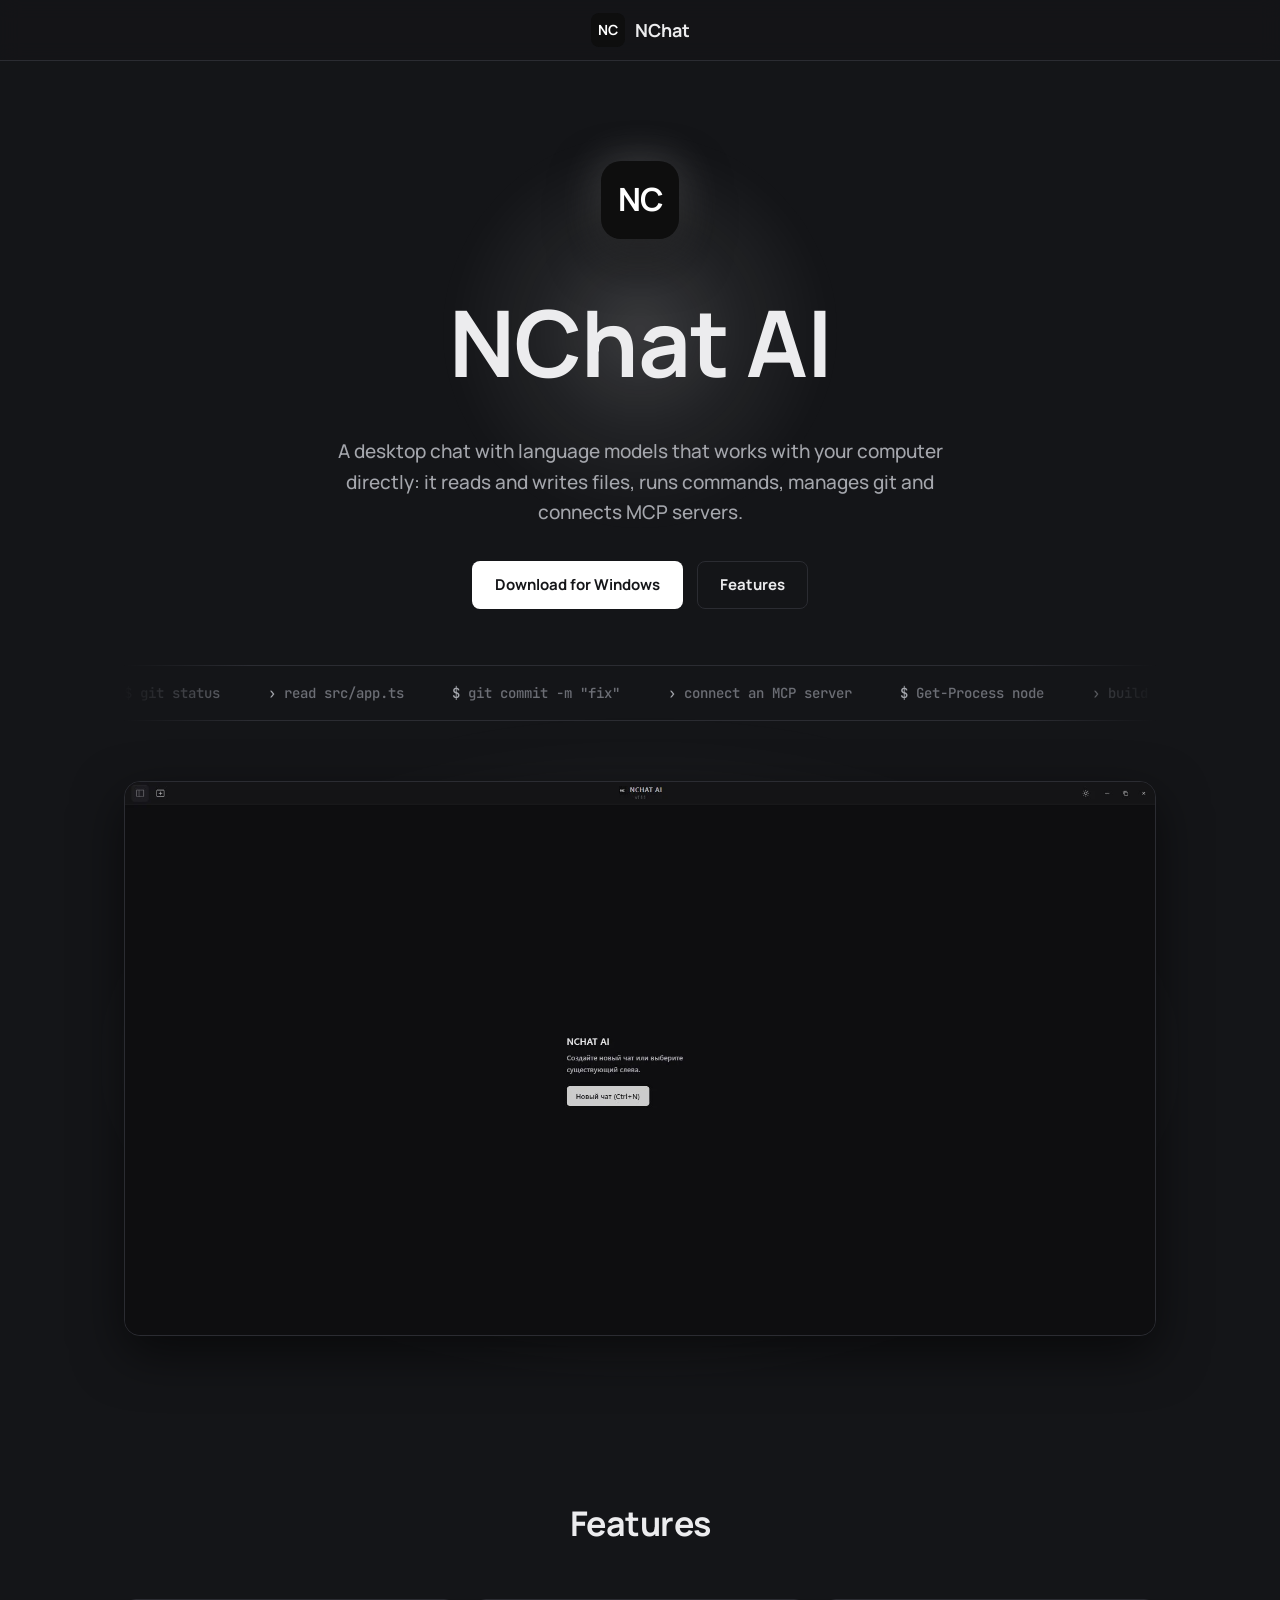
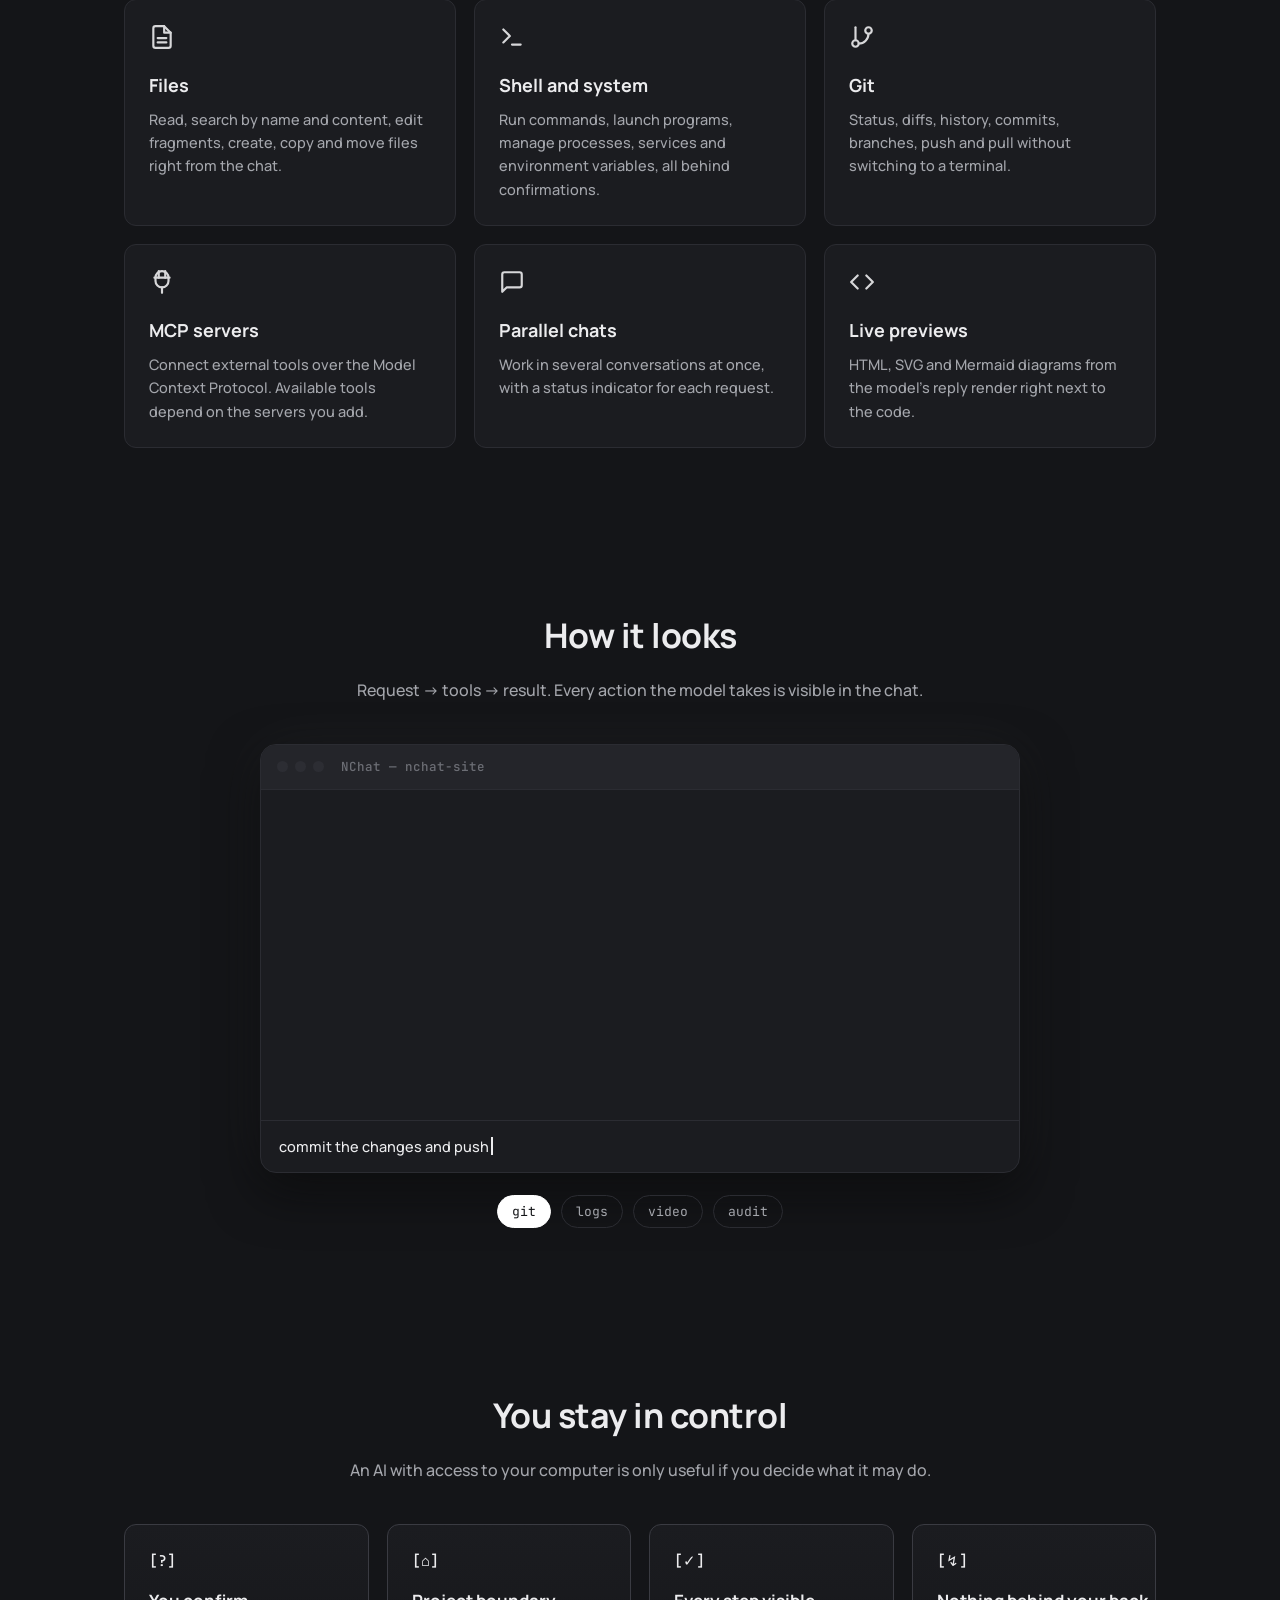
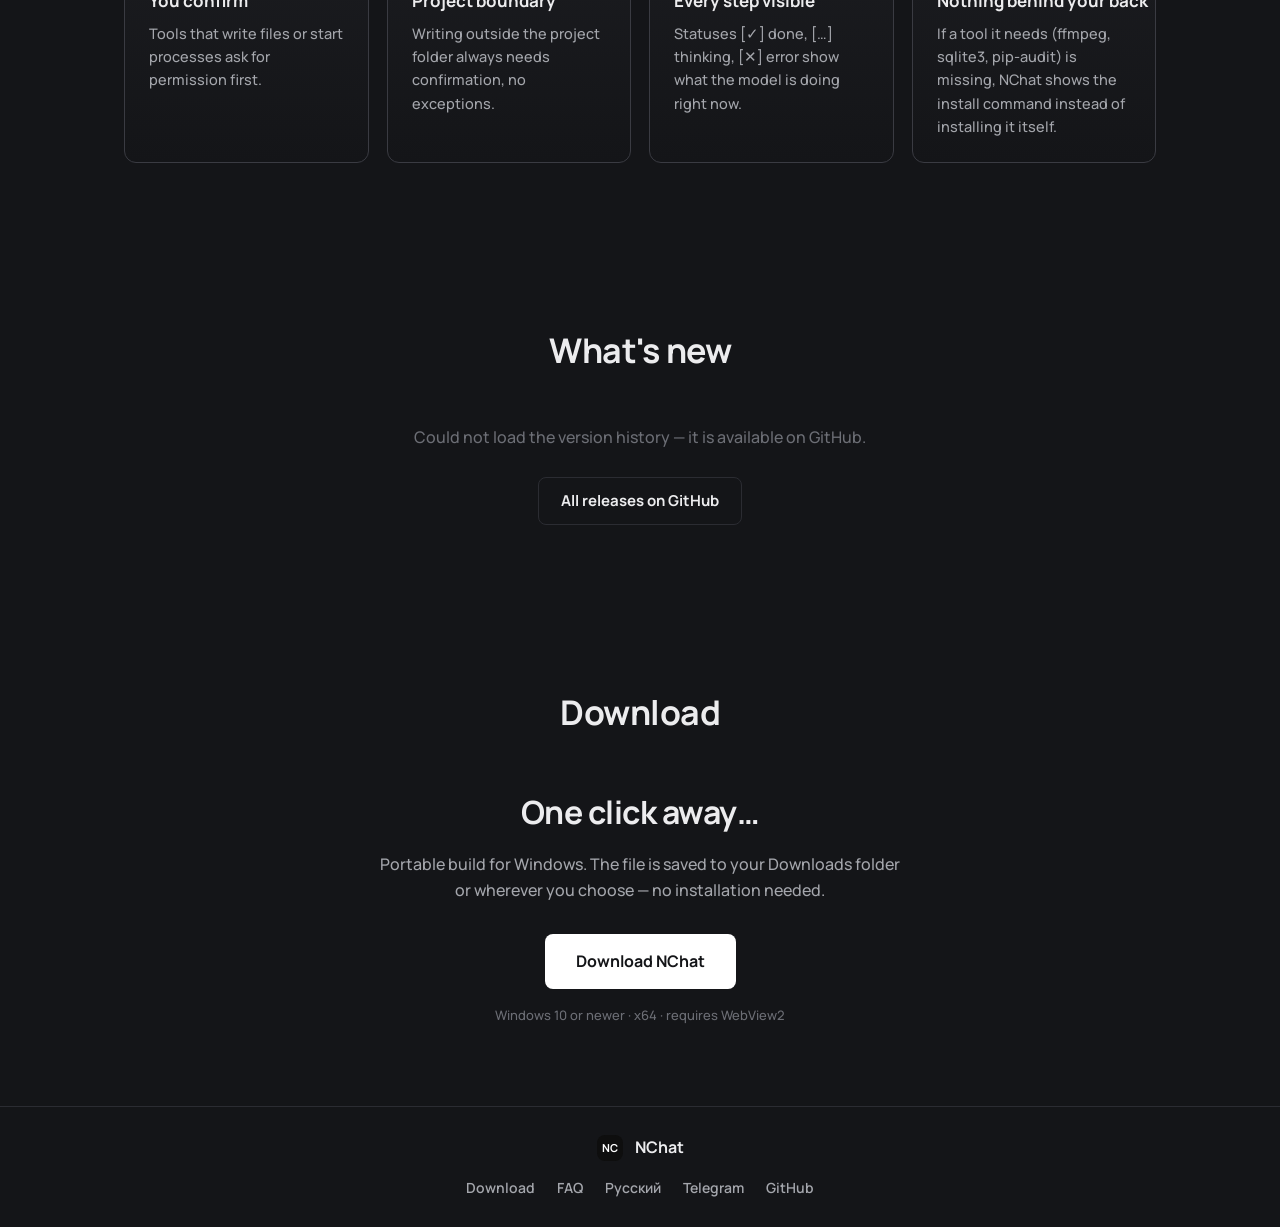
==== commit 0d002e3f: "Download: link to the latest release .exe whatever its name; add v1.1.2 to en/releases.json" ====
--- a/en/index.html
+++ b/en/index.html
@@ -20,7 +20,7 @@
   <meta property="og:locale" content="en_US" />
   <meta name="twitter:card" content="summary_large_image" />
   <script type="application/ld+json">
-  {"@context":"https://schema.org","@type":"SoftwareApplication","name":"NChat","alternateName":["NChat AI","NeuralChat"],"downloadUrl":"https://github.com/uzuqween/nchat-site/releases/latest/download/NChat.exe","sameAs":["https://github.com/uzuqween/nchat-site","https://t.me/NChat_AI"],"operatingSystem":"Windows","applicationCategory":"DeveloperApplication","inLanguage":["ru","en"],"isAccessibleForFree":true,"description":"Desktop AI chat for Windows: files, shell, git, MCP servers and parallel chats in one window.","url":"https://uzuqween.github.io/nchat-site/en/","image":"https://uzuqween.github.io/nchat-site/assets/main.jpg?v=112","offers":{"@type":"Offer","price":"0","priceCurrency":"USD"}}
+  {"@context":"https://schema.org","@type":"SoftwareApplication","name":"NChat","alternateName":["NChat AI","NeuralChat"],"downloadUrl":"https://github.com/uzuqween/nchat-site/releases/latest","sameAs":["https://github.com/uzuqween/nchat-site","https://t.me/NChat_AI"],"operatingSystem":"Windows","applicationCategory":"DeveloperApplication","inLanguage":["ru","en"],"isAccessibleForFree":true,"description":"Desktop AI chat for Windows: files, shell, git, MCP servers and parallel chats in one window.","url":"https://uzuqween.github.io/nchat-site/en/","image":"https://uzuqween.github.io/nchat-site/assets/main.jpg?v=112","offers":{"@type":"Offer","price":"0","priceCurrency":"USD"}}
   </script>
   <link rel="icon" href="../assets/icon.svg" type="image/svg+xml" />
   <link rel="preconnect" href="https://fonts.googleapis.com" />
@@ -206,8 +206,8 @@
           Portable build for Windows. The file is saved to your Downloads folder
           or wherever you choose — no installation needed.
         </p>
-        <a class="btn btn-primary btn-lg" id="download-btn" href="https://github.com/uzuqween/nchat-site/releases/latest/download/NChat.exe">
-          Download NChat.exe
+        <a class="btn btn-primary btn-lg" id="download-btn" href="https://github.com/uzuqween/nchat-site/releases/latest">
+          Download NChat
         </a>
         <p class="download-stats" id="download-stats" hidden></p>
         <p class="download-note">Windows 10 or newer · x64 · requires WebView2</p>
